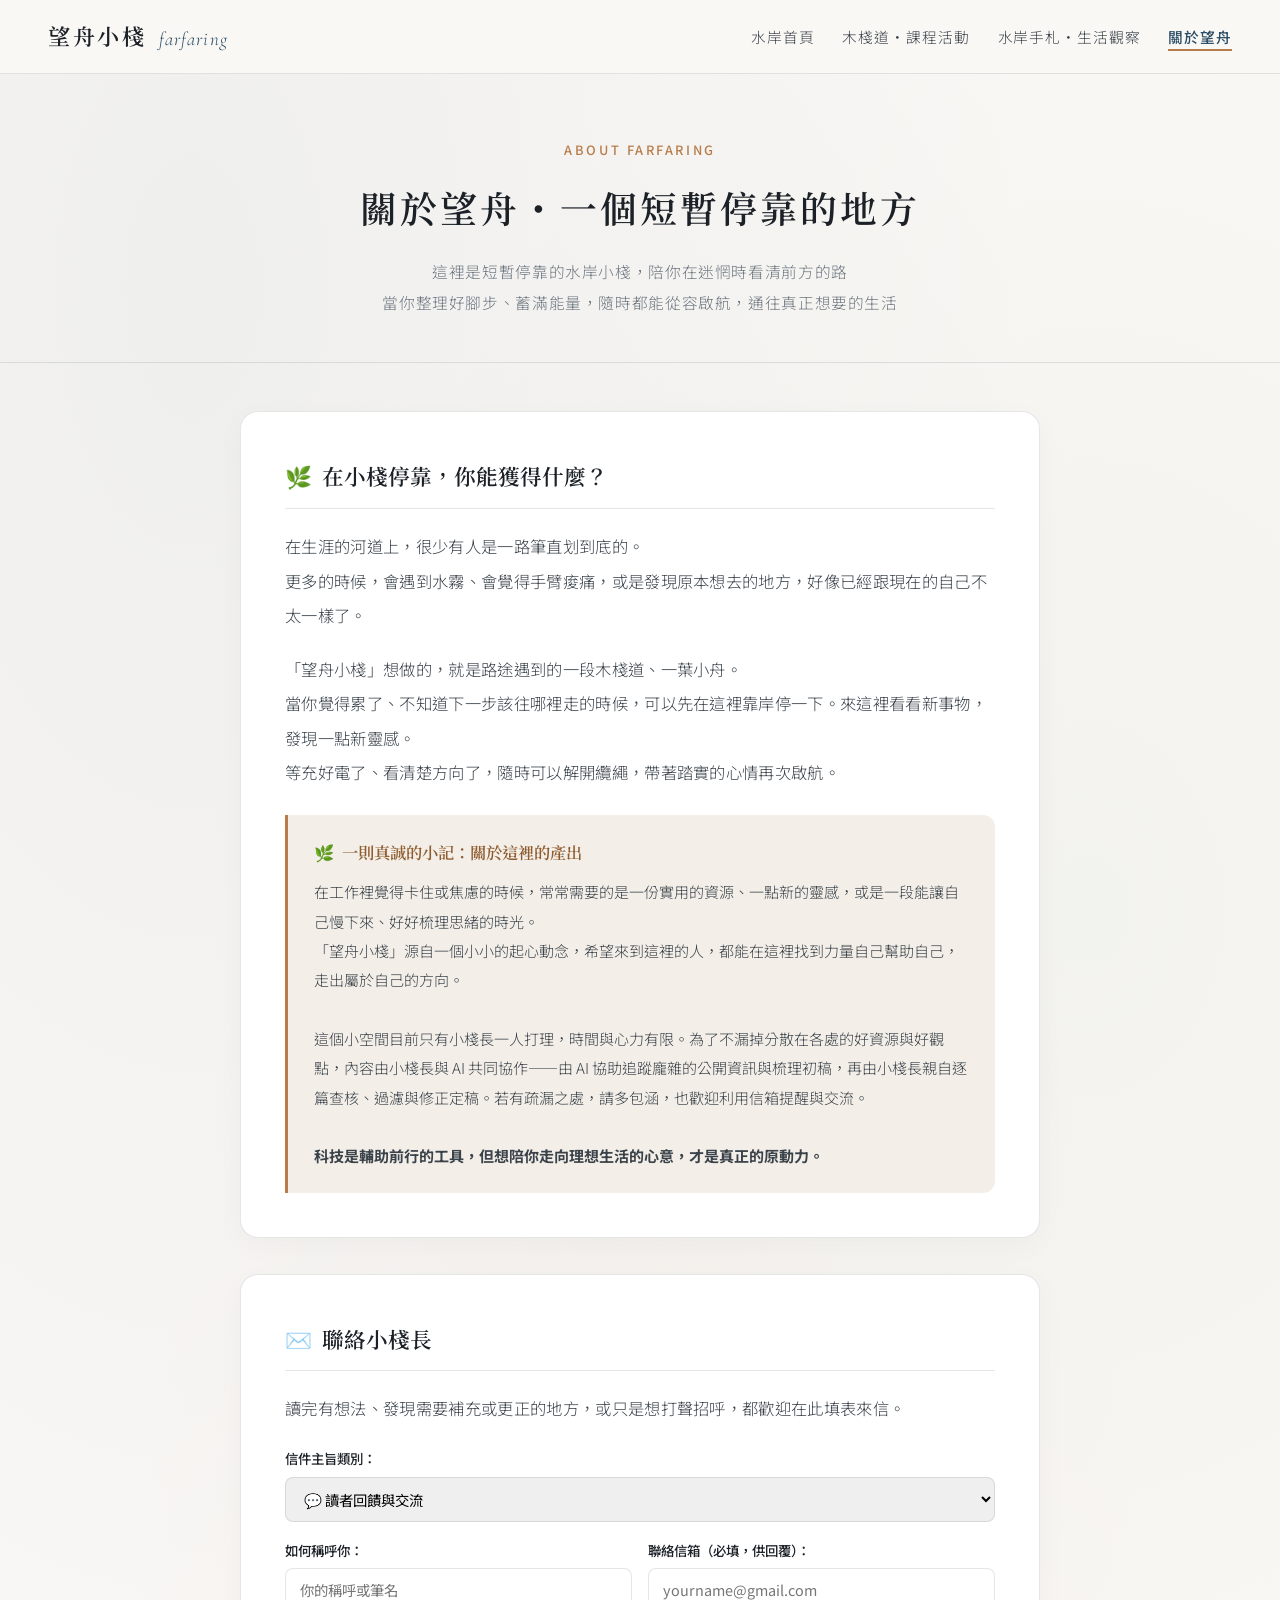
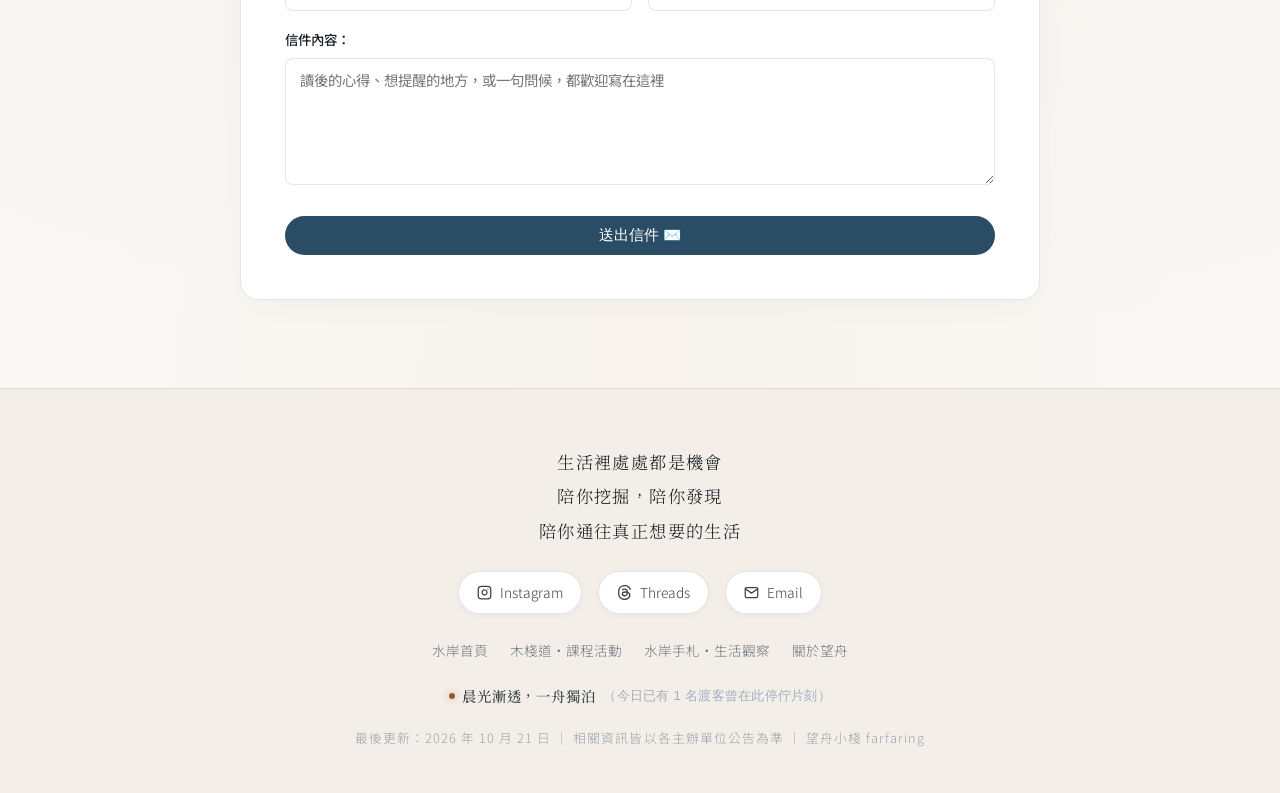
==== about.html @ 20ad81e5 "Add files via upload" ====
<!DOCTYPE html>
<html lang="zh-TW">
<head>
  <meta charset="UTF-8">
  <meta name="viewport" content="width=device-width, initial-scale=1.0">
  <title>關於望舟｜望舟小棧 farfaring</title>
  <link rel="icon" href="./images/favicon.png" type="image/png">
  <link rel="preconnect" href="https://fonts.googleapis.com">
  <link rel="preconnect" href="https://fonts.gstatic.com" crossorigin>
  <link href="https://fonts.googleapis.com/css2?family=Cormorant+Garamond:ital,wght@0,500;0,600;1,400&family=Noto+Sans+TC:wght@300;400;500&family=Noto+Serif+TC:wght@400;500;600;700&display=swap" rel="stylesheet">
  <link rel="stylesheet" href="./styles.css">
  <style>
    .about-cards-container {
      max-width: 800px;
      margin: 0 auto;
      display: flex;
      flex-direction: column;
      gap: 36px;
    }

    .about-card {
      background: #FFF;
      border: 1px solid var(--hairline);
      border-radius: var(--radius-lg);
      padding: 44px 44px;
      box-shadow: 0 8px 30px rgba(28, 33, 39, 0.03);
    }

    @media (max-width: 640px) {
      .about-card {
        padding: 28px 20px;
      }
    }

    .about-card-title {
      font-family: 'Noto Serif TC', serif;
      font-size: 1.35rem;
      color: var(--ink-black);
      font-weight: 600;
      margin-bottom: 20px;
      padding-bottom: 12px;
      border-bottom: 1px solid var(--hairline);
      display: flex;
      align-items: center;
      gap: 10px;
    }

    .about-text {
      font-size: 1.02rem;
      line-height: 2.1;
      color: var(--ink-body);
      margin-bottom: 20px;
      letter-spacing: 0.02em;
    }

    .about-text:last-of-type {
      margin-bottom: 0;
    }

    /* 一則真誠的小記專用區塊 */
    .collab-confession-box {
      background: var(--paper-warm);
      border-left: 3px solid var(--amber-pier);
      border-radius: 0 12px 12px 0;
      padding: 22px 26px;
      margin-top: 26px;
    }

    .collab-confession-title {
      font-family: 'Noto Serif TC', serif;
      font-size: 1.02rem;
      color: var(--amber-dark);
      font-weight: 600;
      margin-bottom: 10px;
      display: flex;
      align-items: center;
      gap: 8px;
    }

    .collab-confession-text {
      font-size: 0.94rem;
      line-height: 1.95;
      color: var(--ink-body);
    }

    /* 各區導流說明提示條 */
    .routing-notice-box {
      background: #FFFDF9;
      border: 1px solid rgba(184, 125, 75, 0.35);
      border-radius: var(--radius-md);
      padding: 18px 22px;
      margin-bottom: 24px;
      font-size: 0.88rem;
      line-height: 1.85;
      color: var(--ink-body);
    }

    .about-form-grid {
      display: grid;
      grid-template-columns: 1fr 1fr;
      gap: 16px;
    }

    @media (max-width: 640px) {
      .about-form-grid {
        grid-template-columns: 1fr;
        gap: 12px;
      }
    }
  </style>
</head>
<body>

  <!-- Navigation -->
  <nav class="site-nav">
    <a href="./index.html" class="brand-mark">
      <span class="brand-zh">望舟小棧</span>
      <span class="brand-en">farfaring</span>
    </a>
    <ul class="nav-links">
      <li><a href="./index.html">水岸首頁</a></li>
      <li><a href="./resources.html">木棧道・課程活動</a></li>
      <li><a href="./articles.html">水岸手札・生活觀察</a></li>
      <li><a href="./about.html" class="active">關於望舟</a></li>
    </ul>
  </nav>

  <!-- Page Header（純化為 ABOUT FARFARING，副標題置中且無行尾標點） -->
  <header class="page-hero">
    <div class="page-eyebrow" id="aboutHeroEyebrow">ABOUT FARFARING</div>
    <h1 class="page-title" id="aboutHeroTitle">關於望舟・一個短暫停靠的地方</h1>
    <p class="page-subtitle" id="aboutHeroSubtitle">
      這裡是短暫停靠的水岸小棧，陪你在迷惘時看清前方的路<br>
      當你整理好腳步、蓄滿能量，隨時都能從容啟航，通往真正想要的生活
    </p>
  </header>

  <!-- Main Content（兩大獨立主題卡片佈局：空間初心、專屬私密信箱） -->
  <main class="page-wrap">
    <div class="about-cards-container">

      <!-- 第一大區塊：【空間初心與協作小記】 -->
      <section class="about-card" id="section-intro">
        <h2 class="about-card-title">
          <span>🌿</span>
          <span id="aboutIntroTitle">在小棧停靠，你能獲得什麼？</span>
        </h2>
        <div id="aboutIntroTexts">
          <p class="about-text">
            在生涯的河道上，很少有人是一路筆直划到底的。<br>
            更多的時候，會遇到水霧、會覺得手臂痠痛，或是發現原本想去的地方，好像已經跟現在的自己不太一樣了。
          </p>
          <p class="about-text">
            「望舟小棧」想做的，就是路途遇到的一段木棧道、一葉小舟。<br>
            當你覺得累了、不知道下一步該往哪裡走的時候，可以先在這裡靠岸停一下。來這裡看看新事物，發現一點新靈感。<br>
            等充好電了、看清楚方向了，隨時可以解開纜繩，帶著踏實的心情再次啟航。
          </p>
        </div>

        <!-- 協作透明說明 -->
        <div class="collab-confession-box">
          <div class="collab-confession-title">
            <span>🌿</span>
            <span id="aboutCollabTitle">一則真誠的小記：關於這裡的產出</span>
          </div>
          <div class="collab-confession-text" id="aboutCollabText">
            在工作裡覺得卡住或焦慮的時候，常常需要的是一份實用的資源、一點新的靈感，或是一段能讓自己慢下來、好好梳理思緒的時光。<br>
            「望舟小棧」源自一個小小的起心動念，希望來到這裡的人，都能在這裡找到力量自己幫助自己，走出屬於自己的方向。<br><br>
            這個小空間目前只有小棧長一人打理，時間與心力有限。為了不漏掉分散在各處的好資源與好觀點，內容由小棧長與 AI 共同協作——由 AI 協助追蹤龐雜的公開資訊與梳理初稿，再由小棧長親自逐篇查核、過濾與修正定稿。若有疏漏之處，請多包涵，也歡迎利用信箱提醒與交流。<br><br>
            <strong>科技是輔助前行的工具，但想陪你走向理想生活的心意，才是真正的原動力。</strong>
          </div>
        </div>
      </section>

      <!-- 第二大區塊：【聯絡小棧長】 -->
      <section class="about-card" id="section-contact">
        <h2 class="about-card-title">
          <span>✉️</span>
          <span id="aboutContactTitle">聯絡小棧長</span>
        </h2>
        <p class="about-text" id="aboutContactDesc" style="margin-bottom:20px;">
          讀完有想法、發現需要補充或更正的地方，或只是想打聲招呼，都歡迎在此填表來信。
        </p>

        <form onsubmit="handleAboutSubmit(event)">
          <!-- 蜜罐防護（防機器人自動填寫） -->
          <input type="text" id="aboutHpField" style="display:none !important; position:absolute; left:-9999px;" tabindex="-1" autocomplete="off">

          <div class="form-group">
            <label>信件主旨類別：</label>
            <select id="aboutLetterCategory" style="padding:10px 14px; border-radius:var(--radius-sm); border:1px solid var(--hairline); width:100%; font-family:inherit; font-size:0.9rem;">
              <option value="feedback">💬 讀者回饋與交流</option>
              <option value="correction">🔎 內容提醒或更正</option>
              <option value="other">💡 其他</option>
            </select>
          </div>

          <div class="about-form-grid">
            <div class="form-group">
              <label>如何稱呼你：</label>
              <input type="text" id="aboutFeedbackAuthor" placeholder="你的稱呼或筆名" required>
            </div>
            <div class="form-group">
              <label>聯絡信箱（必填，供回覆）：</label>
              <input type="email" id="aboutFeedbackEmail" placeholder="yourname@gmail.com" required>
            </div>
          </div>

          <div class="form-group">
            <label id="aboutTextareaLabel">信件內容：</label>
            <textarea id="aboutFeedbackText" rows="5" placeholder="讀後的心得、想提醒的地方，或一句問候，都歡迎寫在這裡" required></textarea>
          </div>

          <button type="submit" class="btn-submit-action" style="margin-top:6px;">送出信件 ✉️</button>
        </form>
      </section>

    </div>
  </main>

  <!-- Footer -->
  <footer class="site-footer">
    <div class="footer-quote">
      生活裡處處都是機會<br>
      陪你挖掘，陪你發現<br>
      陪你通往真正想要的生活
    </div>

    <!-- 社交帳號真實可點擊按鈕 -->
    <div class="footer-social-bar">
      <a href="https://www.instagram.com/farfaring/" target="_blank" rel="noopener" class="social-badge-btn" title="Instagram">
        <svg width="15" height="15" viewBox="0 0 24 24" fill="none" stroke="currentColor" stroke-width="2" stroke-linecap="round" stroke-linejoin="round" aria-hidden="true"><rect x="2" y="2" width="20" height="20" rx="5" ry="5"></rect><path d="M16 11.37A4 4 0 1 1 12.63 8 4 4 0 0 1 16 11.37z"></path><line x1="17.5" y1="6.5" x2="17.51" y2="6.5"></line></svg>
        <span>Instagram</span>
      </a>
      <a href="https://www.threads.net/@farfaring" target="_blank" rel="noopener" class="social-badge-btn" title="Threads">
        <svg width="15" height="15" viewBox="0 0 16 16" fill="currentColor" aria-hidden="true"><path d="M6.321 6.016c-.27-.18-1.166-.802-1.166-.802.756-1.081 1.753-1.502 3.132-1.502.975 0 1.803.327 2.394.948s.928 1.509 1.005 2.644q.492.207.905.484c1.109.745 1.719 1.86 1.719 3.137 0 2.716-2.226 5.075-6.256 5.075C4.594 16 1 13.987 1 7.994 1 2.034 4.482 0 8.044 0 9.69 0 13.55.243 15 5.036l-1.36.353C12.516 1.974 10.163 1.43 8.006 1.43c-3.565 0-5.582 2.171-5.582 6.79 0 4.143 2.254 6.343 5.63 6.343 2.777 0 4.847-1.443 4.847-3.556 0-1.438-1.208-2.127-1.27-2.127-.236 1.234-.868 3.31-3.644 3.31-1.618 0-3.013-1.118-3.013-2.582 0-2.09 1.984-2.847 3.55-2.847.586 0 1.294.04 1.663.114 0-.637-.54-1.728-1.9-1.728-1.25 0-1.566.405-1.967.868ZM8.716 8.19c-2.04 0-2.304.87-2.304 1.416 0 .878 1.043 1.168 1.6 1.168 1.02 0 2.067-.282 2.232-2.423a6.2 6.2 0 0 0-1.528-.161"/></svg>
        <span>Threads</span>
      </a>
      <a href="mailto:farfaring.space@gmail.com" class="social-badge-btn" title="Email">
        <svg width="15" height="15" viewBox="0 0 24 24" fill="none" stroke="currentColor" stroke-width="2" stroke-linecap="round" stroke-linejoin="round" aria-hidden="true"><path d="M4 4h16c1.1 0 2 .9 2 2v12c0 1.1-.9 2-2 2H4c-1.1 0-2-.9-2-2V6c0-1.1.9-2 2-2z"></path><polyline points="22,6 12,13 2,6"></polyline></svg>
        <span>Email</span>
      </a>
    </div>

    <div class="footer-links-row">
      <a href="./index.html">水岸首頁</a>
      <a href="./resources.html">木棧道・課程活動</a>
      <a href="./articles.html">水岸手札・生活觀察</a>
      <a href="./about.html">關於望舟</a>
    </div>

    <!-- 🌊 水岸即時陪伴與渡客停佇狀態列 -->
    <div class="footer-dock-presence" id="wangzhouDockPresence"></div>

    <div class="footer-maintenance-stamp">
      最後更新：<span id="autoMonthYearAbt"></span> ｜ 相關資訊皆以各主辦單位公告為準 ｜ 望舟小棧 farfaring
    </div>
  </footer>

  <!-- 引用全站共享數據核心 -->
  <script src="./data.js"></script>

  <script>
    // 讀取真實最後維護日期（由主理人在後台真實烙印，絕非讀者端偽造當前時鐘）
    document.getElementById('autoMonthYearAbt').innerText = SITE_DATA.siteInfo.lastUpdated;

    // 動態渲染關於望舟文案（從 SITE_DATA.about 取得，後台隨時編輯即可即時同步）
    function renderAboutPage() {
      const cfg = (typeof SITE_DATA !== 'undefined' && SITE_DATA.about) 
        ? SITE_DATA.about 
        : ((typeof window !== 'undefined' && window.SITE_DATA && window.SITE_DATA.about) ? window.SITE_DATA.about : null);
      if (!cfg) return;

      // 1. Hero 頂部標頭
      if (cfg.heroEyebrow) {
        const el = document.getElementById('aboutHeroEyebrow');
        if (el) el.textContent = cfg.heroEyebrow;
      }
      if (cfg.heroTitle) {
        const el = document.getElementById('aboutHeroTitle');
        if (el) el.textContent = cfg.heroTitle;
      }
      if (cfg.heroSubtitle) {
        const el = document.getElementById('aboutHeroSubtitle');
        if (el) {
          const lines = String(cfg.heroSubtitle).split('\n').map(l => wzEscape(l.trim())).filter(Boolean);
          el.innerHTML = lines.join('<br>');
        }
      }

      // 2. 空間初心與協作小記
      if (cfg.introTitle) {
        const el = document.getElementById('aboutIntroTitle');
        if (el) el.textContent = cfg.introTitle;
      }
      if (cfg.introText) {
        const el = document.getElementById('aboutIntroTexts');
        if (el) {
          const raw = String(cfg.introText);
          const paras = raw.split(/\n\s*\n/).map(p => p.trim()).filter(Boolean);
          el.innerHTML = paras.map(p => {
            const lines = p.split('\n').map(l => wzEscape(l.trim())).join('<br>');
            return `<p class="about-text">${lines}</p>`;
          }).join('');
        }
      }
      if (cfg.collabTitle) {
        const el = document.getElementById('aboutCollabTitle');
        if (el) el.textContent = cfg.collabTitle;
      }
      if (cfg.collabText) {
        const el = document.getElementById('aboutCollabText');
        if (el) {
          const raw = String(cfg.collabText);
          const paras = raw.split(/\n\s*\n/).map(p => p.trim()).filter(Boolean);
          el.innerHTML = paras.map((p, idx) => {
            const lines = p.split('\n').map(l => wzEscape(l.trim())).join('<br>');
            if (idx === paras.length - 1 && paras.length > 1) {
              return `<strong>${lines}</strong>`;
            }
            return lines;
          }).join('<br><br>');
        }
      }

      // 3. 聯絡小棧長
      if (cfg.contactTitle) {
        const el = document.getElementById('aboutContactTitle');
        if (el) el.textContent = cfg.contactTitle;
      }
      if (cfg.contactDesc) {
        const el = document.getElementById('aboutContactDesc');
        if (el) el.textContent = cfg.contactDesc;
      }
    }

    // 初始渲染與同步雲端後重新渲染
    renderAboutPage();
    window.addEventListener('WangzhouDataSynced', () => {
      renderAboutPage();
    });

    // 訪客私密信件：防惡意刷單 ＋ 依主旨類別歸類存入後台審核箱
    function handleAboutSubmit(e) {
      e.preventDefault();

      // 1. 蜜罐防護（防機器人自動填寫）
      const hp = document.getElementById('aboutHpField').value;
      if (hp) return;

      const catSelect = document.getElementById('aboutLetterCategory');
      const catVal = catSelect ? catSelect.value : 'feedback';
      const catText = catSelect ? catSelect.options[catSelect.selectedIndex].text : '來信';

      const content = document.getElementById('aboutFeedbackText').value.trim();
      const author = document.getElementById('aboutFeedbackAuthor').value.trim() || '水岸訪客';
      const email = document.getElementById('aboutFeedbackEmail').value.trim();

      // 2. 字數防護
      if (content.length < 8) {
        alert('請至少填寫 8 個字以上的內容，讓小棧長能清楚理解您的需求或想法。');
        return;
      }

      // 3. 30 秒頻率限制（防連續刷單惡意洗版）
      const lastSubmit = parseInt(localStorage.getItem('WANGZHOU_LAST_ABOUT_SUBMIT') || '0', 10);
      const nowMs = Date.now();
      if (nowMs - lastSubmit < 30000) {
        const waitSec = Math.ceil((30000 - (nowMs - lastSubmit)) / 1000);
        alert(`小棧已收到您的信件囉！為維護信箱安全，請稍候 ${waitSec} 秒後再寄送下一封信。`);
        return;
      }

      const now = new Date();
      const dateStr = `${now.getFullYear()}-${String(now.getMonth() + 1).padStart(2, '0')}-${String(now.getDate()).padStart(2, '0')} ${String(now.getHours()).padStart(2, '0')}:${String(now.getMinutes()).padStart(2, '0')}`;

      const newSub = {
        id: "sub-" + Date.now(),
        type: "letter",
        typeName: `來信 ． ${catText.replace(/^[^\s]+\s*/, '')}`,
        title: `【${catText}】${content.slice(0, 20)}${content.length > 20 ? '...' : ''}`,
        author: author,
        contact: email || '未留信箱',
        content: content,
        extra: `信件主旨類別：${catText}`,
        createdAt: dateStr,
        status: "unread"
      };

      try {
        localStorage.setItem('WANGZHOU_LAST_ABOUT_SUBMIT', String(nowMs));
      } catch (err) {}

      if (window.WangzhouCloud) {
        window.WangzhouCloud.submitGuestFeedback(newSub).catch(console.warn);
      }

      alert(`謝謝你（${author}）的來信！小棧長已收到，會透過 Email（${email}）與你聯繫。`);
      document.getElementById('aboutFeedbackText').value = '';
      document.getElementById('aboutFeedbackEmail').value = '';
      document.getElementById('aboutFeedbackAuthor').value = '';
    }
  </script>
</body>
</html>
---- styles.css ----
:root {
  --paper-bg: #FAF8F5;
  --paper-warm: #F3EFE8;
  --paper-card: #FFFFFF;
  --ink-black: #1C2127;
  --ink-body: #3A424A;
  --ink-muted: #6E7780;
  --ink-faint: #9BA3AB;
  --indigo-water: #2B4C65;
  --indigo-mist: #4A6B82;
  --indigo-wash: rgba(43, 76, 101, 0.07);
  --amber-pier: #B87D4B;
  --amber-dark: #8F5C30;
  --amber-light: rgba(184, 125, 75, 0.12);
  --amber-wash: rgba(184, 125, 75, 0.08);
  --leaf-accent: #466D56;
  --leaf-wash: rgba(70, 109, 86, 0.09);
  --urgent-crimson: #B84A39;
  --urgent-wash: rgba(184, 74, 57, 0.08);
  --hairline: rgba(28, 33, 39, 0.11);
  --rope-color: #8C7355;
  --radius-sm: 8px;
  --radius-md: 14px;
  --radius-lg: 18px;
}

* {
  box-sizing: border-box;
  margin: 0;
  padding: 0;
}

html {
  scroll-behavior: smooth;
  overflow-x: hidden;
}

body {
  background-color: var(--paper-bg);
  color: var(--ink-body);
  font-family: 'Noto Sans TC', sans-serif;
  font-weight: 300;
  line-height: 1.85;
  min-height: 100vh;
  display: flex;
  flex-direction: column;
  overflow-x: hidden;
  background-image:
    radial-gradient(ellipse at 15% 12%, rgba(43, 76, 101, 0.055) 0%, transparent 55%),
    radial-gradient(ellipse at 85% 38%, rgba(70, 109, 86, 0.045) 0%, transparent 50%),
    radial-gradient(ellipse at 50% 85%, rgba(184, 125, 75, 0.045) 0%, transparent 60%);
}

/* 頂部導覽列 */
.site-nav {
  position: sticky;
  top: 0;
  z-index: 90;
  background: rgba(250, 248, 245, 0.94);
  backdrop-filter: blur(12px);
  border-bottom: 1px solid var(--hairline);
  padding: 16px 48px;
  display: flex;
  justify-content: space-between;
  align-items: center;
  transition: all 0.3s ease;
}

@media (max-width: 840px) {
  .site-nav {
    padding: 14px 20px;
    flex-direction: column;
    gap: 12px;
  }
}

.brand-mark {
  display: flex;
  align-items: baseline;
  gap: 12px;
  text-decoration: none;
  color: var(--ink-black);
}

.brand-zh {
  font-family: 'Noto Serif TC', serif;
  font-size: 1.38rem;
  font-weight: 600;
  letter-spacing: 0.12em;
  color: var(--ink-black);
}

.brand-en {
  font-family: 'Cormorant Garamond', serif;
  font-style: italic;
  font-size: 1.18rem;
  color: var(--indigo-water);
  letter-spacing: 0.06em;
}

.nav-links {
  display: flex;
  align-items: center;
  gap: 28px;
  list-style: none;
  flex-wrap: wrap;
  justify-content: center;
}

.nav-links a {
  text-decoration: none;
  color: var(--ink-body);
  font-size: 0.92rem;
  letter-spacing: 0.06em;
  transition: color 0.25s;
  position: relative;
  padding-bottom: 4px;
}

.nav-links a:hover,
.nav-links a.active {
  color: var(--indigo-water);
  font-weight: 500;
}

.nav-links a.active::after,
.nav-links a:hover::after {
  content: "";
  position: absolute;
  left: 0;
  bottom: 0;
  width: 100%;
  height: 2px;
  background: var(--amber-pier);
}

/* 頁面頂部 Header */
.page-hero {
  padding: 64px 24px 44px;
  text-align: center;
  border-bottom: 1px solid var(--hairline);
  position: relative;
  overflow: hidden;
}

.page-eyebrow {
  font-size: 0.8rem;
  letter-spacing: 0.2em;
  color: var(--amber-pier);
  margin-bottom: 12px;
  font-weight: 500;
  text-transform: uppercase;
}

.page-title {
  font-family: 'Noto Serif TC', serif;
  font-size: clamp(1.65rem, 3vw, 2.3rem);
  font-weight: 600;
  color: var(--ink-black);
  letter-spacing: 0.08em;
  margin-bottom: 14px;
}

/* 置中無尾標點副標題 */
.page-subtitle {
  font-size: 0.98rem;
  color: var(--ink-muted);
  max-width: 660px;
  margin: 0 auto;
  line-height: 2;
  letter-spacing: 0.04em;
}

/* 內頁容器 */
.page-wrap {
  max-width: 1120px;
  width: 100%;
  margin: 0 auto;
  padding: 48px 24px 88px;
  flex: 1;
}

/* ============================================================
   小舟與水岸木棧道場景動畫（自動平穩循環漂泊 ＋ 岸邊場景）
   ============================================================ */
.boat-stage {
  position: relative;
  width: 340px;
  max-width: 100%;
  height: 105px;
  margin: 14px auto 4px;
  display: flex;
  justify-content: center;
  align-items: center;
}

.animated-boat-svg {
  width: 320px;
  height: 100px;
  overflow: visible;
}

/* 木棧道碼頭固定靜態（水岸實景） */
.pier-dock-group {
  transform-origin: left bottom;
}

/* 小舟自然水岸流動動畫（支援 4 種隨機水岸動態情境與微波流暢切換） */
.sailing-vessel {
  transform-origin: 170px 68px;
  will-change: transform;
  transition: transform 1.2s cubic-bezier(0.25, 0.1, 0.25, 1);
  cursor: pointer;
}

/* 預設動態 */
.sailing-vessel:not([class*="anim-"]) {
  animation: boatDrift 14s ease-in-out infinite;
}

/* 隨機動態情境 1: 棧邊繫纜・隨波微晃（小幅度垂直沉浮、細膩起伏） */
.sailing-vessel.anim-docked {
  animation: boatDocked 9s ease-in-out infinite;
}
@keyframes boatDocked {
  0%, 100% { transform: translate(0px, 0px) rotate(0.6deg); }
  25% { transform: translate(3px, -3px) rotate(-1.2deg); }
  50% { transform: translate(-2px, 2px) rotate(1.4deg); }
  75% { transform: translate(2px, -1.5px) rotate(-0.8deg); }
}

/* 隨機動態情境 2: 隨意漫游・放任逐流（向水面漫漂、順流浮沉） */
.sailing-vessel.anim-drift {
  animation: boatDrift 16s ease-in-out infinite;
}
@keyframes boatDrift {
  0%, 100% { transform: translate(0px, 0px) rotate(0.4deg); }
  22% { transform: translate(12px, -5px) rotate(-1.8deg); }
  48% { transform: translate(28px, -7px) rotate(2.4deg); }
  70% { transform: translate(16px, 2px) rotate(-1.2deg); }
  88% { transform: translate(4px, 2px) rotate(0.8deg); }
}

/* 隨機動態情境 3: 迎風揚帆・昂首微晃（微風吹拂、船頭昂揚） */
.sailing-vessel.anim-breeze {
  animation: boatBreeze 11s ease-in-out infinite;
}
@keyframes boatBreeze {
  0%, 100% { transform: translate(0px, 0px) rotate(0.5deg); }
  18% { transform: translate(8px, -6px) rotate(-2.6deg); }
  45% { transform: translate(20px, -4px) rotate(2deg); }
  72% { transform: translate(10px, 3px) rotate(-1.8deg); }
  90% { transform: translate(2px, 1px) rotate(0.6deg); }
}

/* 隨機動態情境 4: 水靜無波・微息深定（極度緩慢寧靜的深呼吸感） */
.sailing-vessel.anim-calm {
  animation: boatCalm 14s ease-in-out infinite;
}
@keyframes boatCalm {
  0%, 100% { transform: translate(0px, 0px) rotate(0.2deg); }
  50% { transform: translate(2px, -2.5px) rotate(-0.6deg); }
}

/* 點擊水面時的小舟漣漪晃動反應 */
.sailing-vessel.boat-rippled {
  animation: boatRippled 1.6s ease-out 1 !important;
}
@keyframes boatRippled {
  0% { transform: scale(1) rotate(0deg); }
  25% { transform: translate(0px, -4px) rotate(-3deg); }
  50% { transform: translate(3px, 2px) rotate(2.5deg); }
  75% { transform: translate(-1px, -1px) rotate(-1deg); }
  100% { transform: translate(0px, 0px) rotate(0deg); }
}

/* 水波紋動態呼吸 */
.water-wave-1 {
  animation: waveFloat1 8s ease-in-out infinite alternate;
  transform-origin: center;
}
.water-wave-2 {
  animation: waveFloat2 10s ease-in-out infinite alternate;
  transform-origin: center;
}
@keyframes waveFloat1 {
  0% { transform: translateX(0px) scaleY(1); opacity: 0.22; }
  100% { transform: translateX(10px) scaleY(1.2); opacity: 0.36; }
}
@keyframes waveFloat2 {
  0% { transform: translateX(0px) scaleY(1); opacity: 0.2; }
  100% { transform: translateX(-8px) scaleY(0.88); opacity: 0.12; }
}

/* 船帆微風起伏呼吸 */
.boat-sail {
  transform-origin: 170px 48px;
  animation: sailFlutter 7s ease-in-out infinite alternate;
}
@keyframes sailFlutter {
  0% { transform: skewX(0deg) scaleX(1); }
  100% { transform: skewX(-3deg) scaleX(1.08); }
}

/* ============================================================
   木棧道與麻繩質感（Floating Boardwalk & Rope Links）
   ============================================================ */
.boardwalk-container {
  position: relative;
  width: 100%;
  max-width: 1060px;
  margin: 24px auto 0;
  padding: 16px 0;
  overflow: hidden;
}

.rope-axis {
  position: absolute;
  top: 38px;
  left: 3%;
  right: 3%;
  height: 3px;
  background: repeating-linear-gradient(
    90deg,
    var(--rope-color) 0px,
    var(--rope-color) 6px,
    #B8A282 6px,
    #B8A282 12px
  );
  opacity: 0.45;
  z-index: 1;
  pointer-events: none;
}

/* 湖面慢速水流漂動輪播容器 */
.floating-stream-track {
  position: relative;
  z-index: 3;
  display: flex;
  justify-content: center;
  align-items: flex-start; /* 嚴格禁止 stretch，防止鄰近卡片被拉長 */
  gap: 22px;
  padding: 12px 10px;
  transition: opacity 0.3s ease, transform 0.32s cubic-bezier(0.2, 0.8, 0.2, 1);
}

/* 換一批小語時的水流沉浮平滑過渡 */
.floating-stream-track.switching {
  opacity: 0;
  transform: translateY(10px) scale(0.985);
  pointer-events: none;
}

/* 棧板自然水流隨波浮動動畫（高低微幅起伏） */
@keyframes plankFloat {
  0%, 100% {
    transform: translateY(0px) rotate(0deg);
  }
  32% {
    transform: translateY(-5px) rotate(0.4deg);
  }
  68% {
    transform: translateY(4px) rotate(-0.35deg);
  }
}

/* 棧板基礎樣式 */
.wood-plank {
  position: relative;
  flex: 1 1 300px;
  max-width: 330px;
  border-radius: var(--radius-md);
  padding: 20px 22px;
  text-align: left;
  cursor: pointer;
  box-shadow: 0 4px 18px rgba(30, 36, 43, 0.05);
  display: flex;
  flex-direction: column;
  justify-content: flex-start;
  background: #FFF;
  animation: plankFloat 6.5s ease-in-out infinite;
  transition: transform 0.3s cubic-bezier(0.2, 0.8, 0.2, 1), box-shadow 0.3s ease, border-color 0.3s ease;
}

/* 錯開三塊棧板的起伏節奏，像真實水波錯落起伏 */
.wood-plank:nth-child(1) {
  animation-delay: 0s;
  animation-duration: 6.2s;
}
.wood-plank:nth-child(2) {
  animation-delay: -2.2s;
  animation-duration: 7.1s;
}
.wood-plank:nth-child(3) {
  animation-delay: -4.4s;
  animation-duration: 6.6s;
}

/* 滑鼠懸停或點開時暫停波浪浮動，平穩上浮方便讀者安靜閱讀 */
.wood-plank:hover,
.wood-plank.open {
  animation-play-state: paused;
  transform: translateY(-7px) !important;
  box-shadow: 0 14px 30px rgba(30, 36, 43, 0.1);
}

/* 麻繩結飾點 */
.wood-plank::before {
  content: "";
  position: absolute;
  top: 8px;
  left: 14px;
  width: 10px;
  height: 5px;
  background: var(--rope-color);
  border-radius: 4px;
  box-shadow: 1px 1px 2px rgba(0,0,0,0.12);
}

.wood-plank::after {
  content: "";
  position: absolute;
  top: 8px;
  right: 14px;
  width: 10px;
  height: 5px;
  background: var(--rope-color);
  border-radius: 4px;
  box-shadow: 1px 1px 2px rgba(0,0,0,0.12);
}

/* 三色分類 */
.plank-amber {
  background: #FFFDF9;
  border: 1px solid rgba(184, 125, 75, 0.28);
  border-top: 3px solid var(--amber-pier);
}
.plank-amber .plank-tag {
  color: var(--amber-dark);
  background: var(--amber-wash);
}

.plank-indigo {
  background: #F9FBFC;
  border: 1px solid rgba(43, 76, 101, 0.25);
  border-top: 3px solid var(--indigo-water);
}
.plank-indigo .plank-tag {
  color: var(--indigo-water);
  background: var(--indigo-wash);
}

.plank-bamboo {
  background: #FAFBF9;
  border: 1px solid rgba(70, 109, 86, 0.25);
  border-top: 3px solid var(--leaf-accent);
}
.plank-bamboo .plank-tag {
  color: var(--leaf-accent);
  background: var(--leaf-wash);
}

.plank-top-meta {
  display: flex;
  justify-content: space-between;
  align-items: center;
  margin-bottom: 10px;
}

.plank-tag {
  font-size: 0.74rem;
  letter-spacing: 0.08em;
  padding: 2px 10px;
  border-radius: 99px;
  font-weight: 500;
}

.plank-icon {
  font-size: 0.82rem;
  opacity: 0.6;
}

.plank-quote {
  font-family: 'Noto Serif TC', serif;
  font-size: 1.02rem;
  line-height: 1.6;
  color: var(--ink-black);
  margin-bottom: 4px;
  font-weight: 500;
}

/* 懸停或點選展開的文字（修復抖動與空白拉扯） */
.plank-expanded-text {
  max-height: 0;
  opacity: 0;
  overflow: hidden;
  font-size: 0.86rem;
  color: var(--ink-muted);
  line-height: 1.8;
  transition: all 0.35s ease;
  border-top: 1px dashed transparent;
  padding-top: 0;
  margin-top: 0;
}

/* 電腦版 Hover 滑過即展開，手機版 class 'open' 展開 */
.wood-plank:hover .plank-expanded-text,
.wood-plank.open .plank-expanded-text {
  max-height: 160px;
  opacity: 1;
  padding-top: 10px;
  margin-top: 8px;
  border-top-color: var(--hairline);
}

.boardwalk-footer-bar {
  display: flex;
  justify-content: center;
  align-items: center;
  margin-top: 20px;
  position: relative;
  z-index: 3;
}

.btn-open-submit {
  display: inline-flex;
  align-items: center;
  gap: 8px;
  font-size: 0.84rem;
  color: var(--amber-pier);
  background: rgba(255, 255, 255, 0.9);
  border: 1px solid rgba(184, 125, 75, 0.3);
  padding: 6px 18px;
  border-radius: 99px;
  text-decoration: none;
  cursor: pointer;
  transition: all 0.2s ease;
  backdrop-filter: blur(6px);
}

.btn-open-submit:hover {
  background: var(--amber-pier);
  color: #FFF;
  border-color: var(--amber-pier);
}

/* ============================================================
   搜尋列與乾淨篩選器（Search Bar & Clean Filters）
   ============================================================ */
.search-filter-box {
  background: #FFFFFF;
  border: 1px solid var(--hairline);
  border-radius: var(--radius-lg);
  padding: 24px 28px;
  margin-bottom: 32px;
  box-shadow: 0 4px 20px rgba(30, 36, 43, 0.04);
}

.search-input-wrapper {
  position: relative;
  margin-bottom: 18px;
}

.search-input-wrapper input {
  width: 100%;
  padding: 12px 20px;
  border-radius: var(--radius-md);
  border: 1px solid var(--hairline);
  background: var(--paper-bg);
  font-family: inherit;
  font-size: 0.94rem;
  color: var(--ink-black);
  outline: none;
  transition: all 0.25s;
}

.search-input-wrapper input:focus {
  border-color: var(--indigo-water);
  background: #FFF;
  box-shadow: 0 0 0 3px rgba(43, 76, 101, 0.1);
}

.filter-row {
  display: flex;
  align-items: center;
  flex-wrap: wrap;
  gap: 10px;
  margin-bottom: 12px;
}

.filter-row:last-child {
  margin-bottom: 0;
}

.filter-row-label {
  font-family: 'Noto Serif TC', serif;
  font-size: 0.88rem;
  font-weight: 600;
  color: var(--ink-black);
  min-width: 68px;
  letter-spacing: 0.06em;
}

.filter-btn {
  background: var(--paper-warm);
  border: 1px solid rgba(28, 33, 39, 0.09);
  color: var(--ink-body);
  padding: 6px 16px;
  border-radius: 99px;
  font-size: 0.84rem;
  cursor: pointer;
  transition: all 0.2s ease;
  font-family: inherit;
}

.filter-btn:hover {
  border-color: var(--indigo-water);
  color: var(--indigo-water);
}

.filter-btn.active {
  background: var(--indigo-water);
  color: #FFF;
  border-color: var(--indigo-water);
  font-weight: 500;
}

/* ============================================================
   提示列與責任邊界（Notice Strip & Action Bar）
   ============================================================ */
.notice-strip {
  background: var(--amber-wash);
  border: 1px solid rgba(184, 125, 75, 0.22);
  border-radius: var(--radius-md);
  padding: 12px 20px;
  display: flex;
  justify-content: space-between;
  align-items: center;
  flex-wrap: wrap;
  gap: 12px;
  margin-bottom: 32px;
  font-size: 0.85rem;
}

.notice-strip-text {
  color: var(--ink-body);
}

.notice-strip-actions {
  display: flex;
  gap: 12px;
  white-space: nowrap;
}

.notice-action-link {
  color: var(--indigo-water);
  text-decoration: none;
  font-weight: 500;
  display: inline-flex;
  align-items: center;
  gap: 4px;
}

.notice-action-link:hover {
  text-decoration: underline;
}

/* ============================================================
   卡片排版與斷行防護（Resources Grid & Cards）
   ============================================================ */
.resources-grid {
  display: grid;
  grid-template-columns: repeat(auto-fill, minmax(340px, 1fr));
  gap: 28px;
}

.res-card {
  background: #FFF;
  border: 1px solid var(--hairline);
  border-radius: var(--radius-lg);
  padding: 26px 26px 20px;
  display: flex;
  flex-direction: column;
  justify-content: space-between;
  transition: all 0.3s cubic-bezier(0.2, 0.8, 0.2, 1);
  position: relative;
  box-shadow: 0 4px 16px rgba(28, 33, 39, 0.03);
}

.res-card:hover {
  transform: translateY(-4px);
  box-shadow: 0 12px 32px rgba(28, 33, 39, 0.07);
  border-color: rgba(43, 76, 101, 0.28);
}

.res-top-row {
  display: flex;
  justify-content: space-between;
  align-items: center;
  gap: 8px;
  margin-bottom: 12px;
  font-size: 0.78rem;
}

.res-type-pill {
  color: var(--indigo-water);
  background: var(--indigo-wash);
  padding: 3px 10px;
  border-radius: 99px;
  font-weight: 500;
}

.res-provider-badge {
  font-size: 0.8rem;
  color: var(--ink-muted);
  background: var(--paper-warm);
  padding: 3px 10px;
  border-radius: 6px;
  border: 1px solid rgba(28, 33, 39, 0.06);
  display: inline-flex;
  align-items: center;
  gap: 4px;
  line-height: 1.5;
}

.res-status-pill {
  font-size: 0.78rem;
  padding: 3px 10px;
  border-radius: 99px;
  font-weight: 500;
  white-space: nowrap;
}

.status-urgent {
  background: var(--urgent-wash);
  color: var(--urgent-crimson);
  border: 1px solid rgba(184, 74, 57, 0.25);
}

.status-open {
  background: var(--leaf-wash);
  color: var(--leaf-accent);
}

.status-walkin {
  background: var(--indigo-wash);
  color: var(--indigo-water);
}

.res-card-title {
  font-family: 'Noto Serif TC', serif;
  font-size: 1.18rem;
  font-weight: 600;
  color: var(--ink-black);
  line-height: 1.45;
  margin-bottom: 14px;
}

/* 推薦看點／停靠小記（去內部黑話） */
.wangzhou-note {
  background: #FAF8F5;
  border-left: 3px solid var(--amber-pier);
  padding: 10px 14px;
  border-radius: 0 8px 8px 0;
  font-size: 0.85rem;
  color: var(--ink-body);
  line-height: 1.7;
  margin-bottom: 16px;
}

.wangzhou-note-label {
  font-weight: 600;
  color: var(--amber-pier);
  display: block;
  font-size: 0.76rem;
  letter-spacing: 0.08em;
  margin-bottom: 2px;
}

/* 主辦方選配備註（降噪） */
.organizer-optional-note {
  font-size: 0.82rem;
  color: var(--ink-muted);
  border-top: 1px dashed var(--hairline);
  padding-top: 8px;
  margin-top: 8px;
  line-height: 1.6;
}

/* 核心資訊網格（徹底杜絕斷字腰斬 Bug） */
.res-info-table {
  list-style: none;
  font-size: 0.86rem;
  color: var(--ink-body);
  margin-bottom: 18px;
  display: flex;
  flex-direction: column;
  gap: 8px;
}

.res-info-item {
  display: grid;
  grid-template-columns: 86px 1fr; /* 規整對齊，徹底防斷行 */
  align-items: baseline;
  gap: 8px;
}

.res-info-label {
  color: var(--ink-muted);
  font-size: 0.82rem;
  white-space: nowrap; /* 嚴禁中文字被腰斬 */
  font-weight: 500;
}

.res-card-footer {
  border-top: 1px solid var(--hairline);
  padding-top: 14px;
  display: flex;
  justify-content: flex-end; /* 刪除編號後右對齊官方按鈕 */
  align-items: center;
}

.btn-official-link {
  display: inline-flex;
  align-items: center;
  gap: 6px;
  color: var(--indigo-water);
  text-decoration: none;
  font-size: 0.88rem;
  font-weight: 500;
  transition: gap 0.2s ease;
}

.btn-official-link:hover {
  gap: 10px;
  color: var(--amber-pier);
}

/* ============================================================
   彈出式互動視窗（Modal）
   ============================================================ */
.modal-overlay {
  position: fixed;
  inset: 0;
  background: rgba(28, 33, 39, 0.45);
  backdrop-filter: blur(4px);
  z-index: 999;
  display: none;
  justify-content: center;
  align-items: center;
  padding: 20px;
}

.modal-overlay.open {
  display: flex;
  animation: fadeIn 0.25s ease;
}

.modal-content {
  background: #FFF;
  border-radius: var(--radius-lg);
  max-width: 540px;
  width: 100%;
  padding: 34px 30px;
  box-shadow: 0 16px 48px rgba(0,0,0,0.18);
  position: relative;
  max-height: 90vh;
  overflow-y: auto;
}

.modal-close-btn {
  position: absolute;
  top: 18px;
  right: 20px;
  background: none;
  border: none;
  font-size: 1.4rem;
  color: var(--ink-muted);
  cursor: pointer;
}

.modal-title {
  font-family: 'Noto Serif TC', serif;
  font-size: 1.35rem;
  color: var(--ink-black);
  margin-bottom: 8px;
}

.modal-desc {
  font-size: 0.88rem;
  color: var(--ink-muted);
  line-height: 1.75;
  margin-bottom: 20px;
}

.form-group {
  margin-bottom: 16px;
}

.form-group label {
  display: block;
  font-size: 0.84rem;
  color: var(--ink-black);
  font-weight: 500;
  margin-bottom: 6px;
}

.form-group input,
.form-group textarea,
.form-group select {
  width: 100%;
  padding: 10px 14px;
  border-radius: var(--radius-sm);
  border: 1px solid var(--hairline);
  font-family: inherit;
  font-size: 0.9rem;
  outline: none;
}

.form-group input:focus,
.form-group textarea:focus {
  border-color: var(--indigo-water);
}

.btn-submit-action {
  background: var(--indigo-water);
  color: #FFF;
  border: none;
  padding: 10px 24px;
  border-radius: 99px;
  font-size: 0.92rem;
  cursor: pointer;
  transition: background 0.2s;
  width: 100%;
  font-weight: 500;
  margin-top: 6px;
}

.btn-submit-action:hover {
  background: var(--amber-pier);
}

/* ============================================================
   頁尾（Footer & Dynamic Stamp）
   ============================================================ */
.site-footer {
  border-top: 1px solid var(--hairline);
  padding: 56px 24px 44px;
  text-align: center;
  background: var(--paper-warm);
}

.footer-quote {
  font-family: 'Noto Serif TC', serif;
  font-size: 1.08rem;
  color: var(--ink-black);
  line-height: 2;
  letter-spacing: 0.08em;
  margin-bottom: 22px;
}

.footer-social-bar {
  display: flex;
  justify-content: center;
  align-items: center;
  gap: 16px;
  margin-bottom: 24px;
  flex-wrap: wrap;
}

.social-badge-btn {
  display: inline-flex;
  align-items: center;
  gap: 8px;
  background: #FFF;
  border: 1px solid rgba(28, 33, 39, 0.12);
  color: var(--ink-body);
  text-decoration: none;
  padding: 8px 18px;
  border-radius: 99px;
  font-size: 0.86rem;
  transition: all 0.25s ease;
  box-shadow: 0 2px 6px rgba(0,0,0,0.03);
}

.social-badge-btn:hover {
  border-color: var(--indigo-water);
  color: var(--indigo-water);
  transform: translateY(-2px);
  box-shadow: 0 6px 16px rgba(0,0,0,0.06);
}

.footer-links-row {
  display: flex;
  justify-content: center;
  gap: 22px;
  margin-bottom: 20px;
  flex-wrap: wrap;
}

.footer-links-row a {
  color: var(--ink-muted);
  text-decoration: none;
  font-size: 0.85rem;
  transition: color 0.2s;
}

.footer-links-row a:hover {
  color: var(--indigo-water);
}

/* 🌊 水岸即時陪伴與渡客停佇狀態列 */
.footer-dock-presence {
  margin: 14px 0 16px;
  text-align: center;
  font-family: 'Noto Serif TC', serif;
  letter-spacing: 0.05em;
  display: flex;
  align-items: center;
  justify-content: center;
  flex-wrap: wrap;
  gap: 8px;
  animation: fadeInPresence 1.2s ease-out;
}

.presence-main {
  color: var(--ink-body, #2D3748);
  font-size: 0.9rem;
  font-weight: 500;
  display: inline-flex;
  align-items: center;
  gap: 7px;
}

.presence-dot {
  width: 6px;
  height: 6px;
  border-radius: 50%;
  background: var(--amber-dark, #B87D4B);
  box-shadow: 0 0 8px rgba(184, 125, 75, 0.65);
  display: inline-block;
  animation: pulsePresenceDot 3.2s ease-in-out infinite;
}

.presence-sub {
  color: #A0AEC0;
  font-size: 0.82rem;
  font-weight: 400;
  font-family: -apple-system, BlinkMacSystemFont, 'Segoe UI', Roboto, sans-serif;
  letter-spacing: 0.02em;
}

@keyframes pulsePresenceDot {
  0%, 100% { opacity: 0.45; transform: scale(0.9); }
  50% { opacity: 1; transform: scale(1.25); }
}

@keyframes fadeInPresence {
  from { opacity: 0; transform: translateY(5px); }
  to { opacity: 1; transform: translateY(0); }
}

.footer-maintenance-stamp {
  font-size: 0.8rem;
  color: var(--ink-faint);
  letter-spacing: 0.08em;
  margin-top: 16px;
}

@keyframes fadeIn {
  from { opacity: 0; transform: translateY(6px); }
  to { opacity: 1; transform: translateY(0); }
}

/* ============================================================
   行動手機與平板響應式排版（Mobile & Tablet Responsive Design）
   ============================================================ */

/* 平板與窄螢幕 (<= 880px) */
@media (max-width: 880px) {
  .site-nav {
    padding: 12px 20px;
    flex-direction: column;
    gap: 10px;
  }
  .nav-links {
    gap: 16px 22px;
  }
  .page-wrap {
    padding: 36px 20px 64px;
  }
  .editorial-layout {
    grid-template-columns: 1fr;
    gap: 24px;
  }
  .notes-sidebar {
    position: static;
  }
}

/* 行動手機裝置 (<= 768px) */
@media (max-width: 768px) {
  /* 頂部導覽列精簡 */
  .brand-zh {
    font-size: 1.25rem;
  }
  .brand-en {
    font-size: 1.05rem;
  }
  .nav-links {
    gap: 10px 14px;
  }
  .nav-links a {
    font-size: 0.86rem;
  }

  /* 首頁 Hero 區域 */
  .home-hero {
    min-height: auto;
    padding: 44px 16px 32px;
  }
  .hero-heading {
    font-size: 1.85rem;
    line-height: 1.45;
    margin-bottom: 14px;
  }
  .hero-lead {
    font-size: 0.92rem;
    line-height: 1.85;
    margin-bottom: 16px;
  }

  /* 漂浮棧板：手機版自動切換為垂直卡片流，徹底防水平溢出破版 */
  .boardwalk-container {
    padding: 12px 0 6px;
    margin-top: 16px;
  }
  .rope-axis {
    display: none; /* 手機垂直排列時隱藏水平麻繩 */
  }
  .floating-stream-track {
    flex-direction: column;
    align-items: stretch;
    gap: 14px;
    padding: 4px 6px;
  }
  .wood-plank {
    max-width: 100%;
    flex: 1 1 auto;
    padding: 18px 18px 16px;
  }
  .wood-plank:hover {
    transform: none; /* 手機觸控避免浮動晃動 */
  }

  /* 首頁四大多功能探索卡片（手機單欄優雅排列） */
  .compass-grid {
    grid-template-columns: 1fr;
    gap: 14px;
    margin-top: 20px;
  }
  .compass-card {
    padding: 20px 18px;
  }
  .compass-desc {
    min-height: auto;
    margin-bottom: 14px;
  }

  /* 課程搜尋與篩選列 */
  .search-filter-box {
    padding: 18px 16px;
    margin-bottom: 24px;
    border-radius: var(--radius-md);
  }
  .search-input-wrapper {
    margin-bottom: 14px;
  }
  .search-input-wrapper input {
    padding: 10px 14px;
    font-size: 0.88rem;
  }
  .filter-row {
    gap: 6px;
    margin-bottom: 10px;
  }
  .filter-row-label {
    width: 100%;
    margin-bottom: 4px;
    font-size: 0.82rem;
  }
  .filter-btn {
    padding: 5px 12px;
    font-size: 0.8rem;
  }

  /* 提示說明條 */
  .notice-strip {
    flex-direction: column;
    align-items: flex-start;
    gap: 10px;
    padding: 14px 16px;
  }
  .notice-strip-actions {
    width: 100%;
    justify-content: flex-end;
  }

  /* 課程活動卡片網格（手機版單欄自適應） */
  .resources-grid {
    grid-template-columns: 1fr;
    gap: 18px;
  }
  .resource-card,
  .res-card {
    padding: 20px 16px;
    border-radius: var(--radius-md);
  }
  .card-header-bar {
    flex-direction: column;
    align-items: flex-start;
    gap: 8px;
  }
  .course-meta-list {
    font-size: 0.82rem;
    gap: 6px;
  }
  .res-info-item {
    grid-template-columns: 78px 1fr;
  }

  /* 水岸手札閱讀與選篇側欄（手機版橫向微滑卡片，不霸佔直向視線） */
  .notes-sidebar {
    position: static;
    display: flex;
    flex-direction: row;
    overflow-x: auto;
    -webkit-overflow-scrolling: touch;
    gap: 12px;
    padding-bottom: 8px;
    margin-bottom: 8px;
  }
  .note-tab {
    min-width: 240px;
    max-width: 280px;
    flex: 0 0 auto;
    padding: 14px 16px;
  }

  /* 水岸手札閱讀畫布 */
  .reading-canvas {
    padding: 26px 18px;
    border-radius: var(--radius-md);
    min-height: auto;
  }
  .article-main-title {
    font-size: 1.42rem;
    line-height: 1.45;
    margin-bottom: 16px;
    padding-bottom: 16px;
  }
  .article-prose {
    font-size: 0.96rem;
    line-height: 1.95;
  }
  .vocus-bridge-box {
    flex-direction: column;
    align-items: stretch;
    gap: 14px;
    padding: 18px 16px;
  }
  .btn-vocus {
    width: 100%;
    justify-content: center;
  }

  /* 關於望舟卡片 */
  .about-paper,
  .about-card {
    padding: 28px 18px;
    border-radius: var(--radius-md);
  }
  .about-section-title {
    font-size: 1.2rem;
    margin: 28px 0 12px;
  }
  .about-text {
    font-size: 0.95rem;
    line-height: 1.95;
  }
  .collab-confession-box {
    padding: 18px 16px;
    margin: 24px 0;
  }

  /* 彈出視窗 Modal 寬度防溢出 */
  .modal-overlay {
    padding: 14px;
  }
  .modal-content {
    padding: 24px 18px;
    border-radius: var(--radius-md);
    max-height: 92vh;
  }
  .modal-title {
    font-size: 1.2rem;
  }

  /* 頁尾響應式 */
  .site-footer {
    padding: 44px 18px 36px;
  }
  .footer-quote {
    font-size: 0.98rem;
    line-height: 1.85;
    margin-bottom: 18px;
  }
  .footer-social-bar {
    gap: 10px;
    margin-bottom: 18px;
  }
  .social-badge-btn {
    padding: 7px 14px;
    font-size: 0.82rem;
  }
  .footer-links-row {
    gap: 10px 16px;
    font-size: 0.82rem;
  }
}

/* 超窄螢幕手機 (<= 480px, 如 iPhone SE) */
@media (max-width: 480px) {
  .page-wrap {
    padding: 28px 14px 56px;
  }
  .page-hero {
    padding: 42px 14px 32px;
  }
  .page-title {
    font-size: 1.45rem;
  }
  .page-subtitle {
    font-size: 0.88rem;
    line-height: 1.8;
  }
  .hero-heading {
    font-size: 1.55rem;
  }
  .hero-lead {
    font-size: 0.88rem;
  }
  .animated-boat-svg {
    transform: scale(0.9);
    transform-origin: center;
  }
}
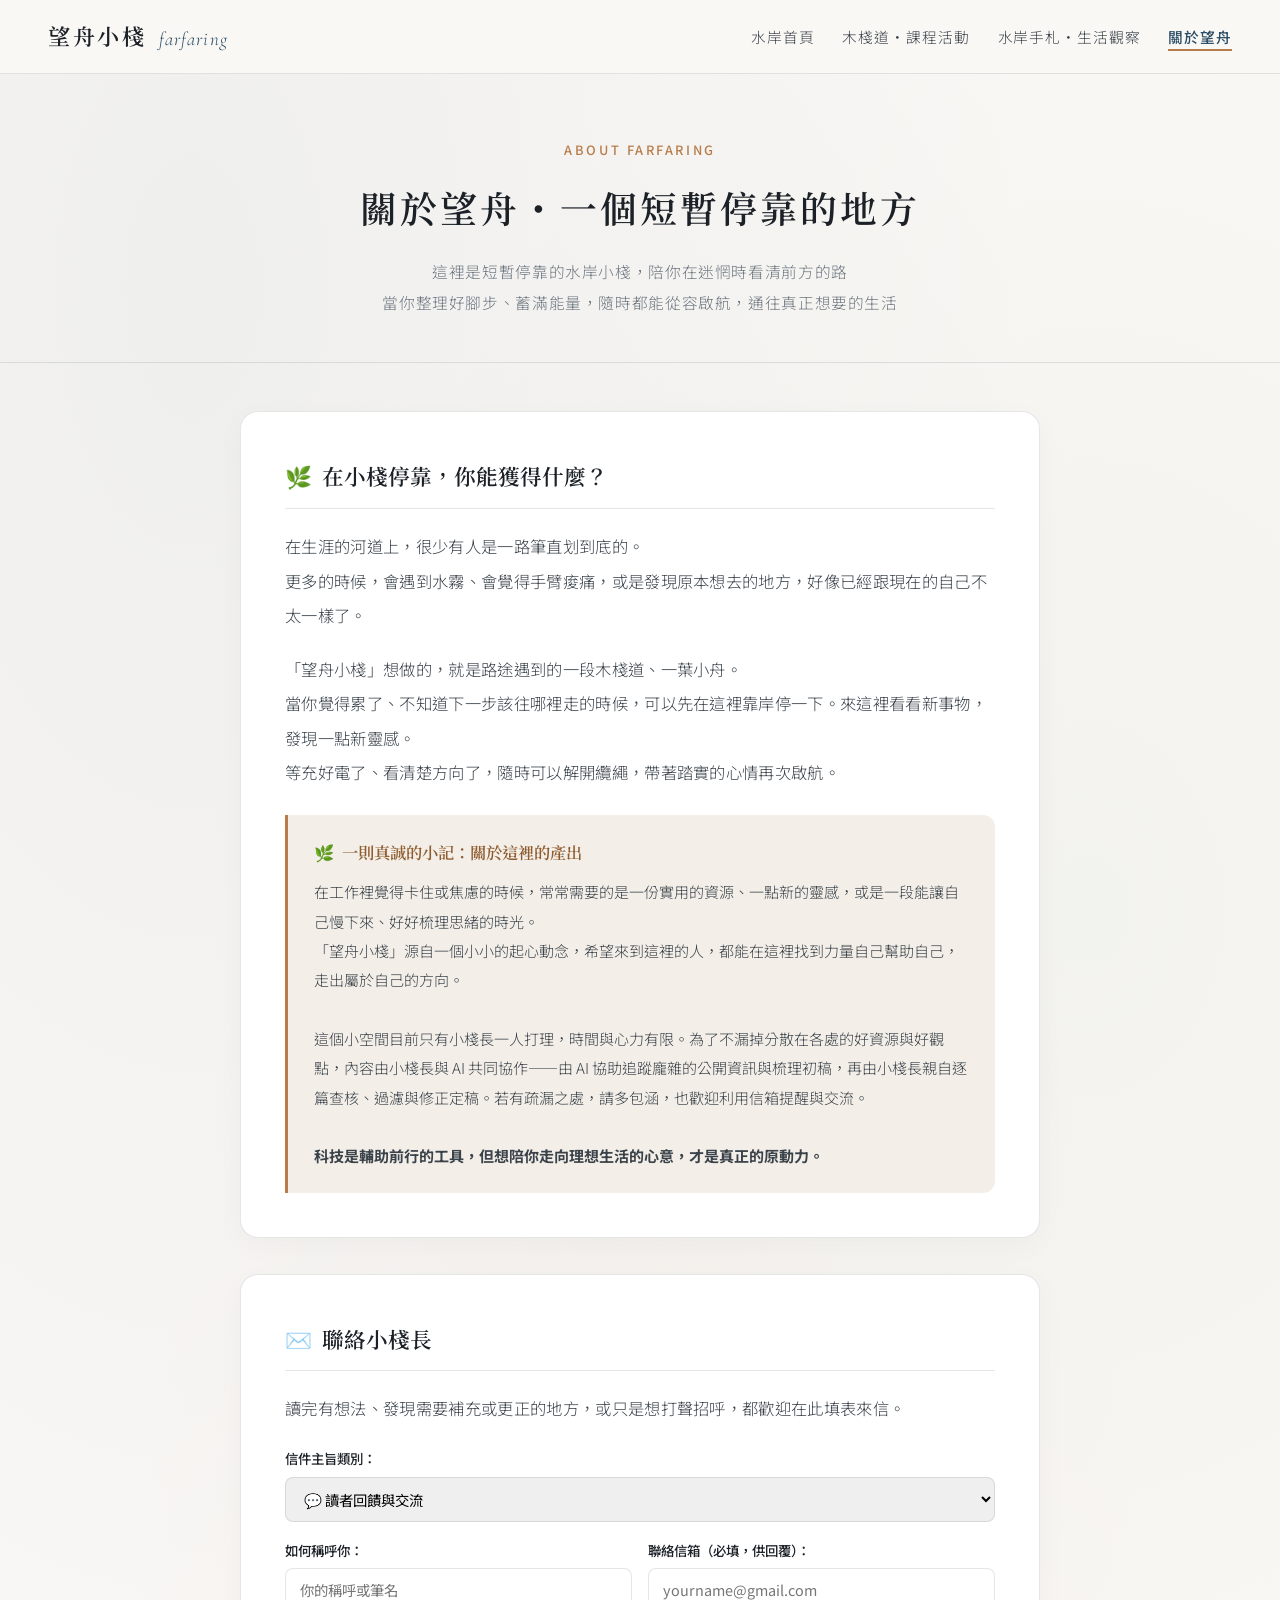
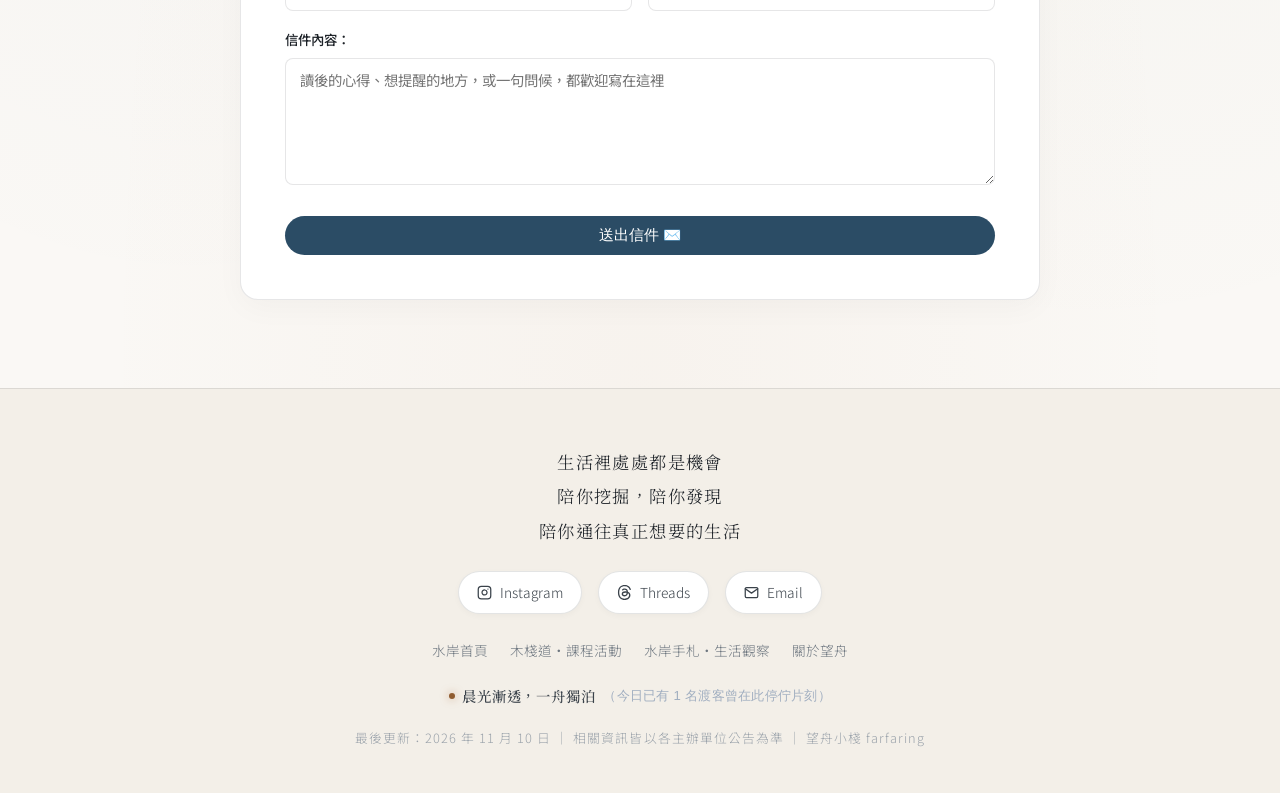
==== commit 470056e6: "Add files via upload" ====
--- a/about.html
+++ b/about.html
@@ -8,7 +8,7 @@
   <link rel="preconnect" href="https://fonts.googleapis.com">
   <link rel="preconnect" href="https://fonts.gstatic.com" crossorigin>
   <link href="https://fonts.googleapis.com/css2?family=Cormorant+Garamond:ital,wght@0,500;0,600;1,400&family=Noto+Sans+TC:wght@300;400;500&family=Noto+Serif+TC:wght@400;500;600;700&display=swap" rel="stylesheet">
-  <link rel="stylesheet" href="./styles.css">
+  <link rel="stylesheet" href="./styles.css?v=20261109">
   <style>
     .about-cards-container {
       max-width: 800px;
@@ -258,11 +258,11 @@
   </footer>
 
   <!-- 引用全站共享數據核心 -->
-  <script src="./data.js"></script>
+  <script src="./data.js?v=20261110"></script>
 
   <script>
     // 讀取真實最後維護日期（由主理人在後台真實烙印，絕非讀者端偽造當前時鐘）
-    document.getElementById('autoMonthYearAbt').innerText = SITE_DATA.siteInfo.lastUpdated;
+    WangzhouCloud.showLastUpdated('autoMonthYearAbt');
 
     // 動態渲染關於望舟文案（從 SITE_DATA.about 取得，後台隨時編輯即可即時同步）
     function renderAboutPage() {
--- a/styles.css
+++ b/styles.css
@@ -1,1357 +1,1408 @@
-:root {
-  --paper-bg: #FAF8F5;
-  --paper-warm: #F3EFE8;
-  --paper-card: #FFFFFF;
-  --ink-black: #1C2127;
-  --ink-body: #3A424A;
-  --ink-muted: #6E7780;
-  --ink-faint: #9BA3AB;
-  --indigo-water: #2B4C65;
-  --indigo-mist: #4A6B82;
-  --indigo-wash: rgba(43, 76, 101, 0.07);
-  --amber-pier: #B87D4B;
-  --amber-dark: #8F5C30;
-  --amber-light: rgba(184, 125, 75, 0.12);
-  --amber-wash: rgba(184, 125, 75, 0.08);
-  --leaf-accent: #466D56;
-  --leaf-wash: rgba(70, 109, 86, 0.09);
-  --urgent-crimson: #B84A39;
-  --urgent-wash: rgba(184, 74, 57, 0.08);
-  --hairline: rgba(28, 33, 39, 0.11);
-  --rope-color: #8C7355;
-  --radius-sm: 8px;
-  --radius-md: 14px;
-  --radius-lg: 18px;
-}
-
-* {
-  box-sizing: border-box;
-  margin: 0;
-  padding: 0;
-}
-
-html {
-  scroll-behavior: smooth;
-  overflow-x: hidden;
-}
-
-body {
-  background-color: var(--paper-bg);
-  color: var(--ink-body);
-  font-family: 'Noto Sans TC', sans-serif;
-  font-weight: 300;
-  line-height: 1.85;
-  min-height: 100vh;
-  display: flex;
-  flex-direction: column;
-  overflow-x: hidden;
-  background-image:
-    radial-gradient(ellipse at 15% 12%, rgba(43, 76, 101, 0.055) 0%, transparent 55%),
-    radial-gradient(ellipse at 85% 38%, rgba(70, 109, 86, 0.045) 0%, transparent 50%),
-    radial-gradient(ellipse at 50% 85%, rgba(184, 125, 75, 0.045) 0%, transparent 60%);
-}
-
-/* 頂部導覽列 */
-.site-nav {
-  position: sticky;
-  top: 0;
-  z-index: 90;
-  background: rgba(250, 248, 245, 0.94);
-  backdrop-filter: blur(12px);
-  border-bottom: 1px solid var(--hairline);
-  padding: 16px 48px;
-  display: flex;
-  justify-content: space-between;
-  align-items: center;
-  transition: all 0.3s ease;
-}
-
-@media (max-width: 840px) {
-  .site-nav {
-    padding: 14px 20px;
-    flex-direction: column;
-    gap: 12px;
-  }
-}
-
-.brand-mark {
-  display: flex;
-  align-items: baseline;
-  gap: 12px;
-  text-decoration: none;
-  color: var(--ink-black);
-}
-
-.brand-zh {
-  font-family: 'Noto Serif TC', serif;
-  font-size: 1.38rem;
-  font-weight: 600;
-  letter-spacing: 0.12em;
-  color: var(--ink-black);
-}
-
-.brand-en {
-  font-family: 'Cormorant Garamond', serif;
-  font-style: italic;
-  font-size: 1.18rem;
-  color: var(--indigo-water);
-  letter-spacing: 0.06em;
-}
-
-.nav-links {
-  display: flex;
-  align-items: center;
-  gap: 28px;
-  list-style: none;
-  flex-wrap: wrap;
-  justify-content: center;
-}
-
-.nav-links a {
-  text-decoration: none;
-  color: var(--ink-body);
-  font-size: 0.92rem;
-  letter-spacing: 0.06em;
-  transition: color 0.25s;
-  position: relative;
-  padding-bottom: 4px;
-}
-
-.nav-links a:hover,
-.nav-links a.active {
-  color: var(--indigo-water);
-  font-weight: 500;
-}
-
-.nav-links a.active::after,
-.nav-links a:hover::after {
-  content: "";
-  position: absolute;
-  left: 0;
-  bottom: 0;
-  width: 100%;
-  height: 2px;
-  background: var(--amber-pier);
-}
-
-/* 頁面頂部 Header */
-.page-hero {
-  padding: 64px 24px 44px;
-  text-align: center;
-  border-bottom: 1px solid var(--hairline);
-  position: relative;
-  overflow: hidden;
-}
-
-.page-eyebrow {
-  font-size: 0.8rem;
-  letter-spacing: 0.2em;
-  color: var(--amber-pier);
-  margin-bottom: 12px;
-  font-weight: 500;
-  text-transform: uppercase;
-}
-
-.page-title {
-  font-family: 'Noto Serif TC', serif;
-  font-size: clamp(1.65rem, 3vw, 2.3rem);
-  font-weight: 600;
-  color: var(--ink-black);
-  letter-spacing: 0.08em;
-  margin-bottom: 14px;
-}
-
-/* 置中無尾標點副標題 */
-.page-subtitle {
-  font-size: 0.98rem;
-  color: var(--ink-muted);
-  max-width: 660px;
-  margin: 0 auto;
-  line-height: 2;
-  letter-spacing: 0.04em;
-}
-
-/* 內頁容器 */
-.page-wrap {
-  max-width: 1120px;
-  width: 100%;
-  margin: 0 auto;
-  padding: 48px 24px 88px;
-  flex: 1;
-}
-
-/* ============================================================
-   小舟與水岸木棧道場景動畫（自動平穩循環漂泊 ＋ 岸邊場景）
-   ============================================================ */
-.boat-stage {
-  position: relative;
-  width: 340px;
-  max-width: 100%;
-  height: 105px;
-  margin: 14px auto 4px;
-  display: flex;
-  justify-content: center;
-  align-items: center;
-}
-
-.animated-boat-svg {
-  width: 320px;
-  height: 100px;
-  overflow: visible;
-}
-
-/* 木棧道碼頭固定靜態（水岸實景） */
-.pier-dock-group {
-  transform-origin: left bottom;
-}
-
-/* 小舟自然水岸流動動畫（支援 4 種隨機水岸動態情境與微波流暢切換） */
-.sailing-vessel {
-  transform-origin: 170px 68px;
-  will-change: transform;
-  transition: transform 1.2s cubic-bezier(0.25, 0.1, 0.25, 1);
-  cursor: pointer;
-}
-
-/* 預設動態 */
-.sailing-vessel:not([class*="anim-"]) {
-  animation: boatDrift 14s ease-in-out infinite;
-}
-
-/* 隨機動態情境 1: 棧邊繫纜・隨波微晃（小幅度垂直沉浮、細膩起伏） */
-.sailing-vessel.anim-docked {
-  animation: boatDocked 9s ease-in-out infinite;
-}
-@keyframes boatDocked {
-  0%, 100% { transform: translate(0px, 0px) rotate(0.6deg); }
-  25% { transform: translate(3px, -3px) rotate(-1.2deg); }
-  50% { transform: translate(-2px, 2px) rotate(1.4deg); }
-  75% { transform: translate(2px, -1.5px) rotate(-0.8deg); }
-}
-
-/* 隨機動態情境 2: 隨意漫游・放任逐流（向水面漫漂、順流浮沉） */
-.sailing-vessel.anim-drift {
-  animation: boatDrift 16s ease-in-out infinite;
-}
-@keyframes boatDrift {
-  0%, 100% { transform: translate(0px, 0px) rotate(0.4deg); }
-  22% { transform: translate(12px, -5px) rotate(-1.8deg); }
-  48% { transform: translate(28px, -7px) rotate(2.4deg); }
-  70% { transform: translate(16px, 2px) rotate(-1.2deg); }
-  88% { transform: translate(4px, 2px) rotate(0.8deg); }
-}
-
-/* 隨機動態情境 3: 迎風揚帆・昂首微晃（微風吹拂、船頭昂揚） */
-.sailing-vessel.anim-breeze {
-  animation: boatBreeze 11s ease-in-out infinite;
-}
-@keyframes boatBreeze {
-  0%, 100% { transform: translate(0px, 0px) rotate(0.5deg); }
-  18% { transform: translate(8px, -6px) rotate(-2.6deg); }
-  45% { transform: translate(20px, -4px) rotate(2deg); }
-  72% { transform: translate(10px, 3px) rotate(-1.8deg); }
-  90% { transform: translate(2px, 1px) rotate(0.6deg); }
-}
-
-/* 隨機動態情境 4: 水靜無波・微息深定（極度緩慢寧靜的深呼吸感） */
-.sailing-vessel.anim-calm {
-  animation: boatCalm 14s ease-in-out infinite;
-}
-@keyframes boatCalm {
-  0%, 100% { transform: translate(0px, 0px) rotate(0.2deg); }
-  50% { transform: translate(2px, -2.5px) rotate(-0.6deg); }
-}
-
-/* 點擊水面時的小舟漣漪晃動反應 */
-.sailing-vessel.boat-rippled {
-  animation: boatRippled 1.6s ease-out 1 !important;
-}
-@keyframes boatRippled {
-  0% { transform: scale(1) rotate(0deg); }
-  25% { transform: translate(0px, -4px) rotate(-3deg); }
-  50% { transform: translate(3px, 2px) rotate(2.5deg); }
-  75% { transform: translate(-1px, -1px) rotate(-1deg); }
-  100% { transform: translate(0px, 0px) rotate(0deg); }
-}
-
-/* 水波紋動態呼吸 */
-.water-wave-1 {
-  animation: waveFloat1 8s ease-in-out infinite alternate;
-  transform-origin: center;
-}
-.water-wave-2 {
-  animation: waveFloat2 10s ease-in-out infinite alternate;
-  transform-origin: center;
-}
-@keyframes waveFloat1 {
-  0% { transform: translateX(0px) scaleY(1); opacity: 0.22; }
-  100% { transform: translateX(10px) scaleY(1.2); opacity: 0.36; }
-}
-@keyframes waveFloat2 {
-  0% { transform: translateX(0px) scaleY(1); opacity: 0.2; }
-  100% { transform: translateX(-8px) scaleY(0.88); opacity: 0.12; }
-}
-
-/* 船帆微風起伏呼吸 */
-.boat-sail {
-  transform-origin: 170px 48px;
-  animation: sailFlutter 7s ease-in-out infinite alternate;
-}
-@keyframes sailFlutter {
-  0% { transform: skewX(0deg) scaleX(1); }
-  100% { transform: skewX(-3deg) scaleX(1.08); }
-}
-
-/* ============================================================
-   木棧道與麻繩質感（Floating Boardwalk & Rope Links）
-   ============================================================ */
-.boardwalk-container {
-  position: relative;
-  width: 100%;
-  max-width: 1060px;
-  margin: 24px auto 0;
-  padding: 16px 0;
-  overflow: hidden;
-}
-
-.rope-axis {
-  position: absolute;
-  top: 38px;
-  left: 3%;
-  right: 3%;
-  height: 3px;
-  background: repeating-linear-gradient(
-    90deg,
-    var(--rope-color) 0px,
-    var(--rope-color) 6px,
-    #B8A282 6px,
-    #B8A282 12px
-  );
-  opacity: 0.45;
-  z-index: 1;
-  pointer-events: none;
-}
-
-/* 湖面慢速水流漂動輪播容器 */
-.floating-stream-track {
-  position: relative;
-  z-index: 3;
-  display: flex;
-  justify-content: center;
-  align-items: flex-start; /* 嚴格禁止 stretch，防止鄰近卡片被拉長 */
-  gap: 22px;
-  padding: 12px 10px;
-  transition: opacity 0.3s ease, transform 0.32s cubic-bezier(0.2, 0.8, 0.2, 1);
-}
-
-/* 換一批小語時的水流沉浮平滑過渡 */
-.floating-stream-track.switching {
-  opacity: 0;
-  transform: translateY(10px) scale(0.985);
-  pointer-events: none;
-}
-
-/* 棧板自然水流隨波浮動動畫（高低微幅起伏） */
-@keyframes plankFloat {
-  0%, 100% {
-    transform: translateY(0px) rotate(0deg);
-  }
-  32% {
-    transform: translateY(-5px) rotate(0.4deg);
-  }
-  68% {
-    transform: translateY(4px) rotate(-0.35deg);
-  }
-}
-
-/* 棧板基礎樣式 */
-.wood-plank {
-  position: relative;
-  flex: 1 1 300px;
-  max-width: 330px;
-  border-radius: var(--radius-md);
-  padding: 20px 22px;
-  text-align: left;
-  cursor: pointer;
-  box-shadow: 0 4px 18px rgba(30, 36, 43, 0.05);
-  display: flex;
-  flex-direction: column;
-  justify-content: flex-start;
-  background: #FFF;
-  animation: plankFloat 6.5s ease-in-out infinite;
-  transition: transform 0.3s cubic-bezier(0.2, 0.8, 0.2, 1), box-shadow 0.3s ease, border-color 0.3s ease;
-}
-
-/* 錯開三塊棧板的起伏節奏，像真實水波錯落起伏 */
-.wood-plank:nth-child(1) {
-  animation-delay: 0s;
-  animation-duration: 6.2s;
-}
-.wood-plank:nth-child(2) {
-  animation-delay: -2.2s;
-  animation-duration: 7.1s;
-}
-.wood-plank:nth-child(3) {
-  animation-delay: -4.4s;
-  animation-duration: 6.6s;
-}
-
-/* 滑鼠懸停或點開時暫停波浪浮動，平穩上浮方便讀者安靜閱讀 */
-.wood-plank:hover,
-.wood-plank.open {
-  animation-play-state: paused;
-  transform: translateY(-7px) !important;
-  box-shadow: 0 14px 30px rgba(30, 36, 43, 0.1);
-}
-
-/* 麻繩結飾點 */
-.wood-plank::before {
-  content: "";
-  position: absolute;
-  top: 8px;
-  left: 14px;
-  width: 10px;
-  height: 5px;
-  background: var(--rope-color);
-  border-radius: 4px;
-  box-shadow: 1px 1px 2px rgba(0,0,0,0.12);
-}
-
-.wood-plank::after {
-  content: "";
-  position: absolute;
-  top: 8px;
-  right: 14px;
-  width: 10px;
-  height: 5px;
-  background: var(--rope-color);
-  border-radius: 4px;
-  box-shadow: 1px 1px 2px rgba(0,0,0,0.12);
-}
-
-/* 三色分類 */
-.plank-amber {
-  background: #FFFDF9;
-  border: 1px solid rgba(184, 125, 75, 0.28);
-  border-top: 3px solid var(--amber-pier);
-}
-.plank-amber .plank-tag {
-  color: var(--amber-dark);
-  background: var(--amber-wash);
-}
-
-.plank-indigo {
-  background: #F9FBFC;
-  border: 1px solid rgba(43, 76, 101, 0.25);
-  border-top: 3px solid var(--indigo-water);
-}
-.plank-indigo .plank-tag {
-  color: var(--indigo-water);
-  background: var(--indigo-wash);
-}
-
-.plank-bamboo {
-  background: #FAFBF9;
-  border: 1px solid rgba(70, 109, 86, 0.25);
-  border-top: 3px solid var(--leaf-accent);
-}
-.plank-bamboo .plank-tag {
-  color: var(--leaf-accent);
-  background: var(--leaf-wash);
-}
-
-.plank-top-meta {
-  display: flex;
-  justify-content: space-between;
-  align-items: center;
-  margin-bottom: 10px;
-}
-
-.plank-tag {
-  font-size: 0.74rem;
-  letter-spacing: 0.08em;
-  padding: 2px 10px;
-  border-radius: 99px;
-  font-weight: 500;
-}
-
-.plank-icon {
-  font-size: 0.82rem;
-  opacity: 0.6;
-}
-
-.plank-quote {
-  font-family: 'Noto Serif TC', serif;
-  font-size: 1.02rem;
-  line-height: 1.6;
-  color: var(--ink-black);
-  margin-bottom: 4px;
-  font-weight: 500;
-}
-
-/* 懸停或點選展開的文字（修復抖動與空白拉扯） */
-.plank-expanded-text {
-  max-height: 0;
-  opacity: 0;
-  overflow: hidden;
-  font-size: 0.86rem;
-  color: var(--ink-muted);
-  line-height: 1.8;
-  transition: all 0.35s ease;
-  border-top: 1px dashed transparent;
-  padding-top: 0;
-  margin-top: 0;
-}
-
-/* 電腦版 Hover 滑過即展開，手機版 class 'open' 展開 */
-.wood-plank:hover .plank-expanded-text,
-.wood-plank.open .plank-expanded-text {
-  max-height: 160px;
-  opacity: 1;
-  padding-top: 10px;
-  margin-top: 8px;
-  border-top-color: var(--hairline);
-}
-
-.boardwalk-footer-bar {
-  display: flex;
-  justify-content: center;
-  align-items: center;
-  margin-top: 20px;
-  position: relative;
-  z-index: 3;
-}
-
-.btn-open-submit {
-  display: inline-flex;
-  align-items: center;
-  gap: 8px;
-  font-size: 0.84rem;
-  color: var(--amber-pier);
-  background: rgba(255, 255, 255, 0.9);
-  border: 1px solid rgba(184, 125, 75, 0.3);
-  padding: 6px 18px;
-  border-radius: 99px;
-  text-decoration: none;
-  cursor: pointer;
-  transition: all 0.2s ease;
-  backdrop-filter: blur(6px);
-}
-
-.btn-open-submit:hover {
-  background: var(--amber-pier);
-  color: #FFF;
-  border-color: var(--amber-pier);
-}
-
-/* ============================================================
-   搜尋列與乾淨篩選器（Search Bar & Clean Filters）
-   ============================================================ */
-.search-filter-box {
-  background: #FFFFFF;
-  border: 1px solid var(--hairline);
-  border-radius: var(--radius-lg);
-  padding: 24px 28px;
-  margin-bottom: 32px;
-  box-shadow: 0 4px 20px rgba(30, 36, 43, 0.04);
-}
-
-.search-input-wrapper {
-  position: relative;
-  margin-bottom: 18px;
-}
-
-.search-input-wrapper input {
-  width: 100%;
-  padding: 12px 20px;
-  border-radius: var(--radius-md);
-  border: 1px solid var(--hairline);
-  background: var(--paper-bg);
-  font-family: inherit;
-  font-size: 0.94rem;
-  color: var(--ink-black);
-  outline: none;
-  transition: all 0.25s;
-}
-
-.search-input-wrapper input:focus {
-  border-color: var(--indigo-water);
-  background: #FFF;
-  box-shadow: 0 0 0 3px rgba(43, 76, 101, 0.1);
-}
-
-.filter-row {
-  display: flex;
-  align-items: center;
-  flex-wrap: wrap;
-  gap: 10px;
-  margin-bottom: 12px;
-}
-
-.filter-row:last-child {
-  margin-bottom: 0;
-}
-
-.filter-row-label {
-  font-family: 'Noto Serif TC', serif;
-  font-size: 0.88rem;
-  font-weight: 600;
-  color: var(--ink-black);
-  min-width: 68px;
-  letter-spacing: 0.06em;
-}
-
-.filter-btn {
-  background: var(--paper-warm);
-  border: 1px solid rgba(28, 33, 39, 0.09);
-  color: var(--ink-body);
-  padding: 6px 16px;
-  border-radius: 99px;
-  font-size: 0.84rem;
-  cursor: pointer;
-  transition: all 0.2s ease;
-  font-family: inherit;
-}
-
-.filter-btn:hover {
-  border-color: var(--indigo-water);
-  color: var(--indigo-water);
-}
-
-.filter-btn.active {
-  background: var(--indigo-water);
-  color: #FFF;
-  border-color: var(--indigo-water);
-  font-weight: 500;
-}
-
-/* ============================================================
-   提示列與責任邊界（Notice Strip & Action Bar）
-   ============================================================ */
-.notice-strip {
-  background: var(--amber-wash);
-  border: 1px solid rgba(184, 125, 75, 0.22);
-  border-radius: var(--radius-md);
-  padding: 12px 20px;
-  display: flex;
-  justify-content: space-between;
-  align-items: center;
-  flex-wrap: wrap;
-  gap: 12px;
-  margin-bottom: 32px;
-  font-size: 0.85rem;
-}
-
-.notice-strip-text {
-  color: var(--ink-body);
-}
-
-.notice-strip-actions {
-  display: flex;
-  gap: 12px;
-  white-space: nowrap;
-}
-
-.notice-action-link {
-  color: var(--indigo-water);
-  text-decoration: none;
-  font-weight: 500;
-  display: inline-flex;
-  align-items: center;
-  gap: 4px;
-}
-
-.notice-action-link:hover {
-  text-decoration: underline;
-}
-
-/* ============================================================
-   卡片排版與斷行防護（Resources Grid & Cards）
-   ============================================================ */
-.resources-grid {
-  display: grid;
-  grid-template-columns: repeat(auto-fill, minmax(340px, 1fr));
-  gap: 28px;
-}
-
-.res-card {
-  background: #FFF;
-  border: 1px solid var(--hairline);
-  border-radius: var(--radius-lg);
-  padding: 26px 26px 20px;
-  display: flex;
-  flex-direction: column;
-  justify-content: space-between;
-  transition: all 0.3s cubic-bezier(0.2, 0.8, 0.2, 1);
-  position: relative;
-  box-shadow: 0 4px 16px rgba(28, 33, 39, 0.03);
-}
-
-.res-card:hover {
-  transform: translateY(-4px);
-  box-shadow: 0 12px 32px rgba(28, 33, 39, 0.07);
-  border-color: rgba(43, 76, 101, 0.28);
-}
-
-.res-top-row {
-  display: flex;
-  justify-content: space-between;
-  align-items: center;
-  gap: 8px;
-  margin-bottom: 12px;
-  font-size: 0.78rem;
-}
-
-.res-type-pill {
-  color: var(--indigo-water);
-  background: var(--indigo-wash);
-  padding: 3px 10px;
-  border-radius: 99px;
-  font-weight: 500;
-}
-
-.res-provider-badge {
-  font-size: 0.8rem;
-  color: var(--ink-muted);
-  background: var(--paper-warm);
-  padding: 3px 10px;
-  border-radius: 6px;
-  border: 1px solid rgba(28, 33, 39, 0.06);
-  display: inline-flex;
-  align-items: center;
-  gap: 4px;
-  line-height: 1.5;
-}
-
-.res-status-pill {
-  font-size: 0.78rem;
-  padding: 3px 10px;
-  border-radius: 99px;
-  font-weight: 500;
-  white-space: nowrap;
-}
-
-.status-urgent {
-  background: var(--urgent-wash);
-  color: var(--urgent-crimson);
-  border: 1px solid rgba(184, 74, 57, 0.25);
-}
-
-.status-open {
-  background: var(--leaf-wash);
-  color: var(--leaf-accent);
-}
-
-.status-walkin {
-  background: var(--indigo-wash);
-  color: var(--indigo-water);
-}
-
-.res-card-title {
-  font-family: 'Noto Serif TC', serif;
-  font-size: 1.18rem;
-  font-weight: 600;
-  color: var(--ink-black);
-  line-height: 1.45;
-  margin-bottom: 14px;
-}
-
-/* 推薦看點／停靠小記（去內部黑話） */
-.wangzhou-note {
-  background: #FAF8F5;
-  border-left: 3px solid var(--amber-pier);
-  padding: 10px 14px;
-  border-radius: 0 8px 8px 0;
-  font-size: 0.85rem;
-  color: var(--ink-body);
-  line-height: 1.7;
-  margin-bottom: 16px;
-}
-
-.wangzhou-note-label {
-  font-weight: 600;
-  color: var(--amber-pier);
-  display: block;
-  font-size: 0.76rem;
-  letter-spacing: 0.08em;
-  margin-bottom: 2px;
-}
-
-/* 主辦方選配備註（降噪） */
-.organizer-optional-note {
-  font-size: 0.82rem;
-  color: var(--ink-muted);
-  border-top: 1px dashed var(--hairline);
-  padding-top: 8px;
-  margin-top: 8px;
-  line-height: 1.6;
-}
-
-/* 核心資訊網格（徹底杜絕斷字腰斬 Bug） */
-.res-info-table {
-  list-style: none;
-  font-size: 0.86rem;
-  color: var(--ink-body);
-  margin-bottom: 18px;
-  display: flex;
-  flex-direction: column;
-  gap: 8px;
-}
-
-.res-info-item {
-  display: grid;
-  grid-template-columns: 86px 1fr; /* 規整對齊，徹底防斷行 */
-  align-items: baseline;
-  gap: 8px;
-}
-
-.res-info-label {
-  color: var(--ink-muted);
-  font-size: 0.82rem;
-  white-space: nowrap; /* 嚴禁中文字被腰斬 */
-  font-weight: 500;
-}
-
-.res-card-footer {
-  border-top: 1px solid var(--hairline);
-  padding-top: 14px;
-  display: flex;
-  justify-content: flex-end; /* 刪除編號後右對齊官方按鈕 */
-  align-items: center;
-}
-
-.btn-official-link {
-  display: inline-flex;
-  align-items: center;
-  gap: 6px;
-  color: var(--indigo-water);
-  text-decoration: none;
-  font-size: 0.88rem;
-  font-weight: 500;
-  transition: gap 0.2s ease;
-}
-
-.btn-official-link:hover {
-  gap: 10px;
-  color: var(--amber-pier);
-}
-
-/* ============================================================
-   彈出式互動視窗（Modal）
-   ============================================================ */
-.modal-overlay {
-  position: fixed;
-  inset: 0;
-  background: rgba(28, 33, 39, 0.45);
-  backdrop-filter: blur(4px);
-  z-index: 999;
-  display: none;
-  justify-content: center;
-  align-items: center;
-  padding: 20px;
-}
-
-.modal-overlay.open {
-  display: flex;
-  animation: fadeIn 0.25s ease;
-}
-
-.modal-content {
-  background: #FFF;
-  border-radius: var(--radius-lg);
-  max-width: 540px;
-  width: 100%;
-  padding: 34px 30px;
-  box-shadow: 0 16px 48px rgba(0,0,0,0.18);
-  position: relative;
-  max-height: 90vh;
-  overflow-y: auto;
-}
-
-.modal-close-btn {
-  position: absolute;
-  top: 18px;
-  right: 20px;
-  background: none;
-  border: none;
-  font-size: 1.4rem;
-  color: var(--ink-muted);
-  cursor: pointer;
-}
-
-.modal-title {
-  font-family: 'Noto Serif TC', serif;
-  font-size: 1.35rem;
-  color: var(--ink-black);
-  margin-bottom: 8px;
-}
-
-.modal-desc {
-  font-size: 0.88rem;
-  color: var(--ink-muted);
-  line-height: 1.75;
-  margin-bottom: 20px;
-}
-
-.form-group {
-  margin-bottom: 16px;
-}
-
-.form-group label {
-  display: block;
-  font-size: 0.84rem;
-  color: var(--ink-black);
-  font-weight: 500;
-  margin-bottom: 6px;
-}
-
-.form-group input,
-.form-group textarea,
-.form-group select {
-  width: 100%;
-  padding: 10px 14px;
-  border-radius: var(--radius-sm);
-  border: 1px solid var(--hairline);
-  font-family: inherit;
-  font-size: 0.9rem;
-  outline: none;
-}
-
-.form-group input:focus,
-.form-group textarea:focus {
-  border-color: var(--indigo-water);
-}
-
-.btn-submit-action {
-  background: var(--indigo-water);
-  color: #FFF;
-  border: none;
-  padding: 10px 24px;
-  border-radius: 99px;
-  font-size: 0.92rem;
-  cursor: pointer;
-  transition: background 0.2s;
-  width: 100%;
-  font-weight: 500;
-  margin-top: 6px;
-}
-
-.btn-submit-action:hover {
-  background: var(--amber-pier);
-}
-
-/* ============================================================
-   頁尾（Footer & Dynamic Stamp）
-   ============================================================ */
-.site-footer {
-  border-top: 1px solid var(--hairline);
-  padding: 56px 24px 44px;
-  text-align: center;
-  background: var(--paper-warm);
-}
-
-.footer-quote {
-  font-family: 'Noto Serif TC', serif;
-  font-size: 1.08rem;
-  color: var(--ink-black);
-  line-height: 2;
-  letter-spacing: 0.08em;
-  margin-bottom: 22px;
-}
-
-.footer-social-bar {
-  display: flex;
-  justify-content: center;
-  align-items: center;
-  gap: 16px;
-  margin-bottom: 24px;
-  flex-wrap: wrap;
-}
-
-.social-badge-btn {
-  display: inline-flex;
-  align-items: center;
-  gap: 8px;
-  background: #FFF;
-  border: 1px solid rgba(28, 33, 39, 0.12);
-  color: var(--ink-body);
-  text-decoration: none;
-  padding: 8px 18px;
-  border-radius: 99px;
-  font-size: 0.86rem;
-  transition: all 0.25s ease;
-  box-shadow: 0 2px 6px rgba(0,0,0,0.03);
-}
-
-.social-badge-btn:hover {
-  border-color: var(--indigo-water);
-  color: var(--indigo-water);
-  transform: translateY(-2px);
-  box-shadow: 0 6px 16px rgba(0,0,0,0.06);
-}
-
-.footer-links-row {
-  display: flex;
-  justify-content: center;
-  gap: 22px;
-  margin-bottom: 20px;
-  flex-wrap: wrap;
-}
-
-.footer-links-row a {
-  color: var(--ink-muted);
-  text-decoration: none;
-  font-size: 0.85rem;
-  transition: color 0.2s;
-}
-
-.footer-links-row a:hover {
-  color: var(--indigo-water);
-}
-
-/* 🌊 水岸即時陪伴與渡客停佇狀態列 */
-.footer-dock-presence {
-  margin: 14px 0 16px;
-  text-align: center;
-  font-family: 'Noto Serif TC', serif;
-  letter-spacing: 0.05em;
-  display: flex;
-  align-items: center;
-  justify-content: center;
-  flex-wrap: wrap;
-  gap: 8px;
-  animation: fadeInPresence 1.2s ease-out;
-}
-
-.presence-main {
-  color: var(--ink-body, #2D3748);
-  font-size: 0.9rem;
-  font-weight: 500;
-  display: inline-flex;
-  align-items: center;
-  gap: 7px;
-}
-
-.presence-dot {
-  width: 6px;
-  height: 6px;
-  border-radius: 50%;
-  background: var(--amber-dark, #B87D4B);
-  box-shadow: 0 0 8px rgba(184, 125, 75, 0.65);
-  display: inline-block;
-  animation: pulsePresenceDot 3.2s ease-in-out infinite;
-}
-
-.presence-sub {
-  color: #A0AEC0;
-  font-size: 0.82rem;
-  font-weight: 400;
-  font-family: -apple-system, BlinkMacSystemFont, 'Segoe UI', Roboto, sans-serif;
-  letter-spacing: 0.02em;
-}
-
-@keyframes pulsePresenceDot {
-  0%, 100% { opacity: 0.45; transform: scale(0.9); }
-  50% { opacity: 1; transform: scale(1.25); }
-}
-
-@keyframes fadeInPresence {
-  from { opacity: 0; transform: translateY(5px); }
-  to { opacity: 1; transform: translateY(0); }
-}
-
-.footer-maintenance-stamp {
-  font-size: 0.8rem;
-  color: var(--ink-faint);
-  letter-spacing: 0.08em;
-  margin-top: 16px;
-}
-
-@keyframes fadeIn {
-  from { opacity: 0; transform: translateY(6px); }
-  to { opacity: 1; transform: translateY(0); }
-}
-
-/* ============================================================
-   行動手機與平板響應式排版（Mobile & Tablet Responsive Design）
-   ============================================================ */
-
-/* 平板與窄螢幕 (<= 880px) */
-@media (max-width: 880px) {
-  .site-nav {
-    padding: 12px 20px;
-    flex-direction: column;
-    gap: 10px;
-  }
-  .nav-links {
-    gap: 16px 22px;
-  }
-  .page-wrap {
-    padding: 36px 20px 64px;
-  }
-  .editorial-layout {
-    grid-template-columns: 1fr;
-    gap: 24px;
-  }
-  .notes-sidebar {
-    position: static;
-  }
-}
-
-/* 行動手機裝置 (<= 768px) */
-@media (max-width: 768px) {
-  /* 頂部導覽列精簡 */
-  .brand-zh {
-    font-size: 1.25rem;
-  }
-  .brand-en {
-    font-size: 1.05rem;
-  }
-  .nav-links {
-    gap: 10px 14px;
-  }
-  .nav-links a {
-    font-size: 0.86rem;
-  }
-
-  /* 首頁 Hero 區域 */
-  .home-hero {
-    min-height: auto;
-    padding: 44px 16px 32px;
-  }
-  .hero-heading {
-    font-size: 1.85rem;
-    line-height: 1.45;
-    margin-bottom: 14px;
-  }
-  .hero-lead {
-    font-size: 0.92rem;
-    line-height: 1.85;
-    margin-bottom: 16px;
-  }
-
-  /* 漂浮棧板：手機版自動切換為垂直卡片流，徹底防水平溢出破版 */
-  .boardwalk-container {
-    padding: 12px 0 6px;
-    margin-top: 16px;
-  }
-  .rope-axis {
-    display: none; /* 手機垂直排列時隱藏水平麻繩 */
-  }
-  .floating-stream-track {
-    flex-direction: column;
-    align-items: stretch;
-    gap: 14px;
-    padding: 4px 6px;
-  }
-  .wood-plank {
-    max-width: 100%;
-    flex: 1 1 auto;
-    padding: 18px 18px 16px;
-  }
-  .wood-plank:hover {
-    transform: none; /* 手機觸控避免浮動晃動 */
-  }
-
-  /* 首頁四大多功能探索卡片（手機單欄優雅排列） */
-  .compass-grid {
-    grid-template-columns: 1fr;
-    gap: 14px;
-    margin-top: 20px;
-  }
-  .compass-card {
-    padding: 20px 18px;
-  }
-  .compass-desc {
-    min-height: auto;
-    margin-bottom: 14px;
-  }
-
-  /* 課程搜尋與篩選列 */
-  .search-filter-box {
-    padding: 18px 16px;
-    margin-bottom: 24px;
-    border-radius: var(--radius-md);
-  }
-  .search-input-wrapper {
-    margin-bottom: 14px;
-  }
-  .search-input-wrapper input {
-    padding: 10px 14px;
-    font-size: 0.88rem;
-  }
-  .filter-row {
-    gap: 6px;
-    margin-bottom: 10px;
-  }
-  .filter-row-label {
-    width: 100%;
-    margin-bottom: 4px;
-    font-size: 0.82rem;
-  }
-  .filter-btn {
-    padding: 5px 12px;
-    font-size: 0.8rem;
-  }
-
-  /* 提示說明條 */
-  .notice-strip {
-    flex-direction: column;
-    align-items: flex-start;
-    gap: 10px;
-    padding: 14px 16px;
-  }
-  .notice-strip-actions {
-    width: 100%;
-    justify-content: flex-end;
-  }
-
-  /* 課程活動卡片網格（手機版單欄自適應） */
-  .resources-grid {
-    grid-template-columns: 1fr;
-    gap: 18px;
-  }
-  .resource-card,
-  .res-card {
-    padding: 20px 16px;
-    border-radius: var(--radius-md);
-  }
-  .card-header-bar {
-    flex-direction: column;
-    align-items: flex-start;
-    gap: 8px;
-  }
-  .course-meta-list {
-    font-size: 0.82rem;
-    gap: 6px;
-  }
-  .res-info-item {
-    grid-template-columns: 78px 1fr;
-  }
-
-  /* 水岸手札閱讀與選篇側欄（手機版橫向微滑卡片，不霸佔直向視線） */
-  .notes-sidebar {
-    position: static;
-    display: flex;
-    flex-direction: row;
-    overflow-x: auto;
-    -webkit-overflow-scrolling: touch;
-    gap: 12px;
-    padding-bottom: 8px;
-    margin-bottom: 8px;
-  }
-  .note-tab {
-    min-width: 240px;
-    max-width: 280px;
-    flex: 0 0 auto;
-    padding: 14px 16px;
-  }
-
-  /* 水岸手札閱讀畫布 */
-  .reading-canvas {
-    padding: 26px 18px;
-    border-radius: var(--radius-md);
-    min-height: auto;
-  }
-  .article-main-title {
-    font-size: 1.42rem;
-    line-height: 1.45;
-    margin-bottom: 16px;
-    padding-bottom: 16px;
-  }
-  .article-prose {
-    font-size: 0.96rem;
-    line-height: 1.95;
-  }
-  .vocus-bridge-box {
-    flex-direction: column;
-    align-items: stretch;
-    gap: 14px;
-    padding: 18px 16px;
-  }
-  .btn-vocus {
-    width: 100%;
-    justify-content: center;
-  }
-
-  /* 關於望舟卡片 */
-  .about-paper,
-  .about-card {
-    padding: 28px 18px;
-    border-radius: var(--radius-md);
-  }
-  .about-section-title {
-    font-size: 1.2rem;
-    margin: 28px 0 12px;
-  }
-  .about-text {
-    font-size: 0.95rem;
-    line-height: 1.95;
-  }
-  .collab-confession-box {
-    padding: 18px 16px;
-    margin: 24px 0;
-  }
-
-  /* 彈出視窗 Modal 寬度防溢出 */
-  .modal-overlay {
-    padding: 14px;
-  }
-  .modal-content {
-    padding: 24px 18px;
-    border-radius: var(--radius-md);
-    max-height: 92vh;
-  }
-  .modal-title {
-    font-size: 1.2rem;
-  }
-
-  /* 頁尾響應式 */
-  .site-footer {
-    padding: 44px 18px 36px;
-  }
-  .footer-quote {
-    font-size: 0.98rem;
-    line-height: 1.85;
-    margin-bottom: 18px;
-  }
-  .footer-social-bar {
-    gap: 10px;
-    margin-bottom: 18px;
-  }
-  .social-badge-btn {
-    padding: 7px 14px;
-    font-size: 0.82rem;
-  }
-  .footer-links-row {
-    gap: 10px 16px;
-    font-size: 0.82rem;
-  }
-}
-
-/* 超窄螢幕手機 (<= 480px, 如 iPhone SE) */
-@media (max-width: 480px) {
-  .page-wrap {
-    padding: 28px 14px 56px;
-  }
-  .page-hero {
-    padding: 42px 14px 32px;
-  }
-  .page-title {
-    font-size: 1.45rem;
-  }
-  .page-subtitle {
-    font-size: 0.88rem;
-    line-height: 1.8;
-  }
-  .hero-heading {
-    font-size: 1.55rem;
-  }
-  .hero-lead {
-    font-size: 0.88rem;
-  }
-  .animated-boat-svg {
-    transform: scale(0.9);
-    transform-origin: center;
-  }
-}
+:root {
+  --paper-bg: #FAF8F5;
+  --paper-warm: #F3EFE8;
+  --paper-card: #FFFFFF;
+  --ink-black: #1C2127;
+  --ink-body: #3A424A;
+  --ink-muted: #6E7780;
+  --ink-faint: #9BA3AB;
+  --indigo-water: #2B4C65;
+  --indigo-mist: #4A6B82;
+  --indigo-wash: rgba(43, 76, 101, 0.07);
+  --amber-pier: #B87D4B;
+  --amber-dark: #8F5C30;
+  --amber-light: rgba(184, 125, 75, 0.12);
+  --amber-wash: rgba(184, 125, 75, 0.08);
+  --leaf-accent: #466D56;
+  --leaf-wash: rgba(70, 109, 86, 0.09);
+  --urgent-crimson: #B84A39;
+  --urgent-wash: rgba(184, 74, 57, 0.08);
+  --hairline: rgba(28, 33, 39, 0.11);
+  --rope-color: #8C7355;
+  --radius-sm: 8px;
+  --radius-md: 14px;
+  --radius-lg: 18px;
+}
+
+* {
+  box-sizing: border-box;
+  margin: 0;
+  padding: 0;
+}
+
+html {
+  scroll-behavior: smooth;
+  overflow-x: hidden;
+}
+
+body {
+  background-color: var(--paper-bg);
+  color: var(--ink-body);
+  font-family: 'Noto Sans TC', sans-serif;
+  font-weight: 300;
+  line-height: 1.85;
+  min-height: 100vh;
+  display: flex;
+  flex-direction: column;
+  overflow-x: hidden;
+  background-image:
+    radial-gradient(ellipse at 15% 12%, rgba(43, 76, 101, 0.055) 0%, transparent 55%),
+    radial-gradient(ellipse at 85% 38%, rgba(70, 109, 86, 0.045) 0%, transparent 50%),
+    radial-gradient(ellipse at 50% 85%, rgba(184, 125, 75, 0.045) 0%, transparent 60%);
+}
+
+/* 頂部導覽列 */
+.site-nav {
+  position: sticky;
+  top: 0;
+  z-index: 90;
+  background: rgba(250, 248, 245, 0.94);
+  backdrop-filter: blur(12px);
+  border-bottom: 1px solid var(--hairline);
+  padding: 16px 48px;
+  display: flex;
+  justify-content: space-between;
+  align-items: center;
+  transition: all 0.3s ease;
+}
+
+@media (max-width: 840px) {
+  .site-nav {
+    padding: 14px 20px;
+    flex-direction: column;
+    gap: 12px;
+  }
+}
+
+.brand-mark {
+  display: flex;
+  align-items: baseline;
+  gap: 12px;
+  text-decoration: none;
+  color: var(--ink-black);
+}
+
+.brand-zh {
+  font-family: 'Noto Serif TC', serif;
+  font-size: 1.38rem;
+  font-weight: 600;
+  letter-spacing: 0.12em;
+  color: var(--ink-black);
+}
+
+.brand-en {
+  font-family: 'Cormorant Garamond', serif;
+  font-style: italic;
+  font-size: 1.18rem;
+  color: var(--indigo-water);
+  letter-spacing: 0.06em;
+}
+
+.nav-links {
+  display: flex;
+  align-items: center;
+  gap: 28px;
+  list-style: none;
+  flex-wrap: wrap;
+  justify-content: center;
+}
+
+.nav-links a {
+  text-decoration: none;
+  color: var(--ink-body);
+  font-size: 0.92rem;
+  letter-spacing: 0.06em;
+  transition: color 0.25s;
+  position: relative;
+  padding-bottom: 4px;
+}
+
+.nav-links a:hover,
+.nav-links a.active {
+  color: var(--indigo-water);
+  font-weight: 500;
+}
+
+.nav-links a.active::after,
+.nav-links a:hover::after {
+  content: "";
+  position: absolute;
+  left: 0;
+  bottom: 0;
+  width: 100%;
+  height: 2px;
+  background: var(--amber-pier);
+}
+
+/* 頁面頂部 Header */
+.page-hero {
+  padding: 64px 24px 44px;
+  text-align: center;
+  border-bottom: 1px solid var(--hairline);
+  position: relative;
+  overflow: hidden;
+}
+
+.page-eyebrow {
+  font-size: 0.8rem;
+  letter-spacing: 0.2em;
+  color: var(--amber-pier);
+  margin-bottom: 12px;
+  font-weight: 500;
+  text-transform: uppercase;
+}
+
+.page-title {
+  font-family: 'Noto Serif TC', serif;
+  font-size: clamp(1.65rem, 3vw, 2.3rem);
+  font-weight: 600;
+  color: var(--ink-black);
+  letter-spacing: 0.08em;
+  margin-bottom: 14px;
+}
+
+/* 置中無尾標點副標題 */
+.page-subtitle {
+  font-size: 0.98rem;
+  color: var(--ink-muted);
+  max-width: 660px;
+  margin: 0 auto;
+  line-height: 2;
+  letter-spacing: 0.04em;
+}
+
+/* 內頁容器 */
+.page-wrap {
+  max-width: 1120px;
+  width: 100%;
+  margin: 0 auto;
+  padding: 48px 24px 88px;
+  flex: 1;
+}
+
+/* ============================================================
+   小舟與水岸木棧道場景動畫（自動平穩循環漂泊 ＋ 岸邊場景）
+   ============================================================ */
+.boat-stage {
+  position: relative;
+  width: 340px;
+  max-width: 100%;
+  height: 105px;
+  margin: 14px auto 4px;
+  display: flex;
+  justify-content: center;
+  align-items: center;
+}
+
+.animated-boat-svg {
+  width: 320px;
+  height: 100px;
+  overflow: visible;
+}
+
+/* 木棧道碼頭固定靜態（水岸實景） */
+.pier-dock-group {
+  transform-origin: left bottom;
+}
+
+/* 小舟自然水岸流動動畫（支援 4 種隨機水岸動態情境與微波流暢切換） */
+.sailing-vessel {
+  transform-origin: 170px 68px;
+  will-change: transform;
+  transition: transform 1.2s cubic-bezier(0.25, 0.1, 0.25, 1);
+  cursor: pointer;
+}
+
+/* 預設動態 */
+.sailing-vessel:not([class*="anim-"]) {
+  animation: boatDrift 14s ease-in-out infinite;
+}
+
+/* 隨機動態情境 1: 棧邊繫纜・隨波微晃（小幅度垂直沉浮、細膩起伏） */
+.sailing-vessel.anim-docked {
+  animation: boatDocked 9s ease-in-out infinite;
+}
+@keyframes boatDocked {
+  0%, 100% { transform: translate(0px, 0px) rotate(0.6deg); }
+  25% { transform: translate(3px, -3px) rotate(-1.2deg); }
+  50% { transform: translate(-2px, 2px) rotate(1.4deg); }
+  75% { transform: translate(2px, -1.5px) rotate(-0.8deg); }
+}
+
+/* 隨機動態情境 2: 隨意漫游・放任逐流（向水面漫漂、順流浮沉） */
+.sailing-vessel.anim-drift {
+  animation: boatDrift 16s ease-in-out infinite;
+}
+@keyframes boatDrift {
+  0%, 100% { transform: translate(0px, 0px) rotate(0.4deg); }
+  22% { transform: translate(12px, -5px) rotate(-1.8deg); }
+  48% { transform: translate(28px, -7px) rotate(2.4deg); }
+  70% { transform: translate(16px, 2px) rotate(-1.2deg); }
+  88% { transform: translate(4px, 2px) rotate(0.8deg); }
+}
+
+/* 隨機動態情境 3: 迎風揚帆・昂首微晃（微風吹拂、船頭昂揚） */
+.sailing-vessel.anim-breeze {
+  animation: boatBreeze 11s ease-in-out infinite;
+}
+@keyframes boatBreeze {
+  0%, 100% { transform: translate(0px, 0px) rotate(0.5deg); }
+  18% { transform: translate(8px, -6px) rotate(-2.6deg); }
+  45% { transform: translate(20px, -4px) rotate(2deg); }
+  72% { transform: translate(10px, 3px) rotate(-1.8deg); }
+  90% { transform: translate(2px, 1px) rotate(0.6deg); }
+}
+
+/* 隨機動態情境 4: 水靜無波・微息深定（極度緩慢寧靜的深呼吸感） */
+.sailing-vessel.anim-calm {
+  animation: boatCalm 14s ease-in-out infinite;
+}
+@keyframes boatCalm {
+  0%, 100% { transform: translate(0px, 0px) rotate(0.2deg); }
+  50% { transform: translate(2px, -2.5px) rotate(-0.6deg); }
+}
+
+/* 點擊水面時的小舟漣漪晃動反應 */
+.sailing-vessel.boat-rippled {
+  animation: boatRippled 1.6s ease-out 1 !important;
+}
+@keyframes boatRippled {
+  0% { transform: scale(1) rotate(0deg); }
+  25% { transform: translate(0px, -4px) rotate(-3deg); }
+  50% { transform: translate(3px, 2px) rotate(2.5deg); }
+  75% { transform: translate(-1px, -1px) rotate(-1deg); }
+  100% { transform: translate(0px, 0px) rotate(0deg); }
+}
+
+/* 水波紋動態呼吸 */
+.water-wave-1 {
+  animation: waveFloat1 8s ease-in-out infinite alternate;
+  transform-origin: center;
+}
+.water-wave-2 {
+  animation: waveFloat2 10s ease-in-out infinite alternate;
+  transform-origin: center;
+}
+@keyframes waveFloat1 {
+  0% { transform: translateX(0px) scaleY(1); opacity: 0.22; }
+  100% { transform: translateX(10px) scaleY(1.2); opacity: 0.36; }
+}
+@keyframes waveFloat2 {
+  0% { transform: translateX(0px) scaleY(1); opacity: 0.2; }
+  100% { transform: translateX(-8px) scaleY(0.88); opacity: 0.12; }
+}
+
+/* 船帆微風起伏呼吸 */
+.boat-sail {
+  transform-origin: 170px 48px;
+  animation: sailFlutter 7s ease-in-out infinite alternate;
+}
+@keyframes sailFlutter {
+  0% { transform: skewX(0deg) scaleX(1); }
+  100% { transform: skewX(-3deg) scaleX(1.08); }
+}
+
+/* ============================================================
+   木棧道與麻繩質感（Floating Boardwalk & Rope Links）
+   ============================================================ */
+.boardwalk-container {
+  position: relative;
+  width: 100%;
+  max-width: 1060px;
+  margin: 24px auto 0;
+  padding: 16px 0;
+  overflow: hidden;
+}
+
+.rope-axis {
+  position: absolute;
+  top: 38px;
+  left: 3%;
+  right: 3%;
+  height: 3px;
+  background: repeating-linear-gradient(
+    90deg,
+    var(--rope-color) 0px,
+    var(--rope-color) 6px,
+    #B8A282 6px,
+    #B8A282 12px
+  );
+  opacity: 0.45;
+  z-index: 1;
+  pointer-events: none;
+}
+
+/* 湖面慢速水流漂動輪播容器 */
+.floating-stream-track {
+  position: relative;
+  z-index: 3;
+  display: flex;
+  justify-content: center;
+  align-items: flex-start; /* 嚴格禁止 stretch，防止鄰近卡片被拉長 */
+  gap: 22px;
+  padding: 12px 10px;
+  transition: opacity 0.3s ease, transform 0.32s cubic-bezier(0.2, 0.8, 0.2, 1);
+}
+
+/* 換一批小語時的水流沉浮平滑過渡 */
+.floating-stream-track.switching {
+  opacity: 0;
+  transform: translateY(10px) scale(0.985);
+  pointer-events: none;
+}
+
+/* 棧板自然水流隨波浮動動畫（高低微幅起伏） */
+@keyframes plankFloat {
+  0%, 100% {
+    transform: translateY(0px) rotate(0deg);
+  }
+  32% {
+    transform: translateY(-5px) rotate(0.4deg);
+  }
+  68% {
+    transform: translateY(4px) rotate(-0.35deg);
+  }
+}
+
+/* 棧板基礎樣式 */
+.wood-plank {
+  position: relative;
+  flex: 1 1 300px;
+  max-width: 330px;
+  border-radius: var(--radius-md);
+  padding: 20px 22px;
+  text-align: left;
+  cursor: pointer;
+  box-shadow: 0 4px 18px rgba(30, 36, 43, 0.05);
+  display: flex;
+  flex-direction: column;
+  justify-content: flex-start;
+  background: #FFF;
+  animation: plankFloat 6.5s ease-in-out infinite;
+  transition: transform 0.3s cubic-bezier(0.2, 0.8, 0.2, 1), box-shadow 0.3s ease, border-color 0.3s ease;
+}
+
+/* 錯開三塊棧板的起伏節奏，像真實水波錯落起伏 */
+.wood-plank:nth-child(1) {
+  animation-delay: 0s;
+  animation-duration: 6.2s;
+}
+.wood-plank:nth-child(2) {
+  animation-delay: -2.2s;
+  animation-duration: 7.1s;
+}
+.wood-plank:nth-child(3) {
+  animation-delay: -4.4s;
+  animation-duration: 6.6s;
+}
+
+/* 滑鼠懸停或點開時暫停波浪浮動，平穩上浮方便讀者安靜閱讀 */
+.wood-plank:hover,
+.wood-plank.open {
+  animation-play-state: paused;
+  transform: translateY(-7px) !important;
+  box-shadow: 0 14px 30px rgba(30, 36, 43, 0.1);
+}
+
+/* 麻繩結飾點 */
+.wood-plank::before {
+  content: "";
+  position: absolute;
+  top: 8px;
+  left: 14px;
+  width: 10px;
+  height: 5px;
+  background: var(--rope-color);
+  border-radius: 4px;
+  box-shadow: 1px 1px 2px rgba(0,0,0,0.12);
+}
+
+.wood-plank::after {
+  content: "";
+  position: absolute;
+  top: 8px;
+  right: 14px;
+  width: 10px;
+  height: 5px;
+  background: var(--rope-color);
+  border-radius: 4px;
+  box-shadow: 1px 1px 2px rgba(0,0,0,0.12);
+}
+
+/* 三色分類 */
+.plank-amber {
+  background: #FFFDF9;
+  border: 1px solid rgba(184, 125, 75, 0.28);
+  border-top: 3px solid var(--amber-pier);
+}
+.plank-amber .plank-tag {
+  color: var(--amber-dark);
+  background: var(--amber-wash);
+}
+
+.plank-indigo {
+  background: #F9FBFC;
+  border: 1px solid rgba(43, 76, 101, 0.25);
+  border-top: 3px solid var(--indigo-water);
+}
+.plank-indigo .plank-tag {
+  color: var(--indigo-water);
+  background: var(--indigo-wash);
+}
+
+.plank-bamboo {
+  background: #FAFBF9;
+  border: 1px solid rgba(70, 109, 86, 0.25);
+  border-top: 3px solid var(--leaf-accent);
+}
+.plank-bamboo .plank-tag {
+  color: var(--leaf-accent);
+  background: var(--leaf-wash);
+}
+
+.plank-top-meta {
+  display: flex;
+  justify-content: space-between;
+  align-items: center;
+  margin-bottom: 10px;
+}
+
+.plank-tag {
+  font-size: 0.74rem;
+  letter-spacing: 0.08em;
+  padding: 2px 10px;
+  border-radius: 99px;
+  font-weight: 500;
+}
+
+.plank-icon {
+  font-size: 0.82rem;
+  opacity: 0.6;
+}
+
+.plank-quote {
+  font-family: 'Noto Serif TC', serif;
+  font-size: 1.02rem;
+  line-height: 1.6;
+  color: var(--ink-black);
+  margin-bottom: 4px;
+  font-weight: 500;
+}
+
+/* 懸停或點選展開的文字（修復抖動與空白拉扯） */
+.plank-expanded-text {
+  max-height: 0;
+  opacity: 0;
+  overflow: hidden;
+  font-size: 0.86rem;
+  color: var(--ink-muted);
+  line-height: 1.8;
+  transition: all 0.35s ease;
+  border-top: 1px dashed transparent;
+  padding-top: 0;
+  margin-top: 0;
+}
+
+/* 電腦版 Hover 滑過即展開，手機版 class 'open' 展開 */
+.wood-plank:hover .plank-expanded-text,
+.wood-plank.open .plank-expanded-text {
+  max-height: 160px;
+  opacity: 1;
+  padding-top: 10px;
+  margin-top: 8px;
+  border-top-color: var(--hairline);
+}
+
+.boardwalk-footer-bar {
+  display: flex;
+  justify-content: center;
+  align-items: center;
+  margin-top: 20px;
+  position: relative;
+  z-index: 3;
+}
+
+.btn-open-submit {
+  display: inline-flex;
+  align-items: center;
+  gap: 8px;
+  font-size: 0.84rem;
+  color: var(--amber-pier);
+  background: rgba(255, 255, 255, 0.9);
+  border: 1px solid rgba(184, 125, 75, 0.3);
+  padding: 6px 18px;
+  border-radius: 99px;
+  text-decoration: none;
+  cursor: pointer;
+  transition: all 0.2s ease;
+  backdrop-filter: blur(6px);
+}
+
+.btn-open-submit:hover {
+  background: var(--amber-pier);
+  color: #FFF;
+  border-color: var(--amber-pier);
+}
+
+/* ============================================================
+   搜尋列與乾淨篩選器（Search Bar & Clean Filters）
+   ============================================================ */
+.search-filter-box {
+  background: #FFFFFF;
+  border: 1px solid var(--hairline);
+  border-radius: var(--radius-lg);
+  padding: 24px 28px;
+  margin-bottom: 32px;
+  box-shadow: 0 4px 20px rgba(30, 36, 43, 0.04);
+}
+
+.search-input-wrapper {
+  position: relative;
+  margin-bottom: 18px;
+}
+
+.search-input-wrapper input {
+  width: 100%;
+  padding: 12px 20px;
+  border-radius: var(--radius-md);
+  border: 1px solid var(--hairline);
+  background: var(--paper-bg);
+  font-family: inherit;
+  font-size: 0.94rem;
+  color: var(--ink-black);
+  outline: none;
+  transition: all 0.25s;
+}
+
+.search-input-wrapper input:focus {
+  border-color: var(--indigo-water);
+  background: #FFF;
+  box-shadow: 0 0 0 3px rgba(43, 76, 101, 0.1);
+}
+
+.filter-row {
+  display: flex;
+  align-items: center;
+  flex-wrap: wrap;
+  gap: 10px;
+  margin-bottom: 12px;
+}
+
+.filter-row:last-child {
+  margin-bottom: 0;
+}
+
+.filter-row-label {
+  font-family: 'Noto Serif TC', serif;
+  font-size: 0.88rem;
+  font-weight: 600;
+  color: var(--ink-black);
+  min-width: 68px;
+  letter-spacing: 0.06em;
+}
+
+.filter-btn {
+  background: var(--paper-warm);
+  border: 1px solid rgba(28, 33, 39, 0.09);
+  color: var(--ink-body);
+  padding: 6px 16px;
+  border-radius: 99px;
+  font-size: 0.84rem;
+  cursor: pointer;
+  transition: all 0.2s ease;
+  font-family: inherit;
+}
+
+.filter-btn:hover {
+  border-color: var(--indigo-water);
+  color: var(--indigo-water);
+}
+
+.filter-btn.active {
+  background: var(--indigo-water);
+  color: #FFF;
+  border-color: var(--indigo-water);
+  font-weight: 500;
+}
+
+/* ============================================================
+   提示列與責任邊界（Notice Strip & Action Bar）
+   ============================================================ */
+.notice-strip {
+  background: var(--amber-wash);
+  border: 1px solid rgba(184, 125, 75, 0.22);
+  border-radius: var(--radius-md);
+  padding: 12px 20px;
+  display: flex;
+  justify-content: space-between;
+  align-items: center;
+  flex-wrap: wrap;
+  gap: 12px;
+  margin-bottom: 32px;
+  font-size: 0.85rem;
+}
+
+.notice-strip-text {
+  color: var(--ink-body);
+}
+
+.notice-strip-actions {
+  display: flex;
+  gap: 12px;
+  white-space: nowrap;
+}
+
+.notice-action-link {
+  color: var(--indigo-water);
+  text-decoration: none;
+  font-weight: 500;
+  display: inline-flex;
+  align-items: center;
+  gap: 4px;
+}
+
+.notice-action-link:hover {
+  text-decoration: underline;
+}
+
+/* ============================================================
+   卡片排版與斷行防護（Resources Grid & Cards）
+   ============================================================ */
+.resources-grid {
+  display: grid;
+  grid-template-columns: repeat(auto-fill, minmax(340px, 1fr));
+  gap: 28px;
+}
+
+.res-card {
+  background: #FFF;
+  border: 1px solid var(--hairline);
+  border-radius: var(--radius-lg);
+  padding: 26px 26px 20px;
+  display: flex;
+  flex-direction: column;
+  justify-content: space-between;
+  transition: all 0.3s cubic-bezier(0.2, 0.8, 0.2, 1);
+  position: relative;
+  box-shadow: 0 4px 16px rgba(28, 33, 39, 0.03);
+}
+
+.res-card:hover {
+  transform: translateY(-4px);
+  box-shadow: 0 12px 32px rgba(28, 33, 39, 0.07);
+  border-color: rgba(43, 76, 101, 0.28);
+}
+
+.res-top-row {
+  display: flex;
+  justify-content: space-between;
+  align-items: center;
+  gap: 8px;
+  margin-bottom: 12px;
+  font-size: 0.78rem;
+}
+
+.res-type-pill {
+  color: var(--indigo-water);
+  background: var(--indigo-wash);
+  padding: 3px 10px;
+  border-radius: 99px;
+  font-weight: 500;
+}
+
+.res-open-row {
+  margin: -2px 0 14px;
+  padding: 8px 12px;
+  font-size: 0.86rem;
+  font-weight: 600;
+  line-height: 1.55;
+  color: var(--amber-dark);
+  background: var(--amber-light);
+  border-radius: 8px;
+}
+
+.res-provider-badge > span { white-space: nowrap; flex-shrink: 0; }
+.res-provider-badge {
+  font-size: 0.8rem;
+  color: var(--ink-muted);
+  background: var(--paper-warm);
+  padding: 3px 10px;
+  border-radius: 6px;
+  border: 1px solid rgba(28, 33, 39, 0.06);
+  display: inline-flex;
+  align-items: center;
+  gap: 4px;
+  line-height: 1.5;
+}
+
+.res-status-pill {
+  font-size: 0.78rem;
+  padding: 3px 10px;
+  border-radius: 99px;
+  font-weight: 500;
+  white-space: nowrap;
+}
+
+.status-urgent {
+  background: var(--urgent-wash);
+  color: var(--urgent-crimson);
+  border: 1px solid rgba(184, 74, 57, 0.25);
+}
+
+.status-open {
+  background: var(--leaf-wash);
+  color: var(--leaf-accent);
+}
+
+.status-closed {
+  background: rgba(28, 33, 39, 0.06);
+  color: var(--ink-muted);
+}
+
+.status-walkin {
+  background: var(--indigo-wash);
+  color: var(--indigo-water);
+}
+
+.res-card-title {
+  font-family: 'Noto Serif TC', serif;
+  font-size: 1.18rem;
+  font-weight: 600;
+  color: var(--ink-black);
+  line-height: 1.45;
+  margin-bottom: 14px;
+}
+
+/* 推薦看點／停靠小記（去內部黑話） */
+.wangzhou-note {
+  background: #FAF8F5;
+  border-left: 3px solid var(--amber-pier);
+  padding: 10px 14px;
+  border-radius: 0 8px 8px 0;
+  font-size: 0.85rem;
+  color: var(--ink-body);
+  line-height: 1.7;
+  margin-bottom: 16px;
+}
+
+.wangzhou-note-label {
+  font-weight: 600;
+  color: var(--amber-pier);
+  display: block;
+  font-size: 0.76rem;
+  letter-spacing: 0.08em;
+  margin-bottom: 2px;
+}
+
+/* 主辦方選配備註（降噪） */
+.organizer-optional-note {
+  font-size: 0.82rem;
+  color: var(--ink-muted);
+  border-top: 1px dashed var(--hairline);
+  padding-top: 8px;
+  margin-top: 8px;
+  line-height: 1.6;
+}
+
+/* 核心資訊網格（徹底杜絕斷字腰斬 Bug） */
+.res-info-table {
+  list-style: none;
+  font-size: 0.86rem;
+  color: var(--ink-body);
+  margin-bottom: 18px;
+  display: flex;
+  flex-direction: column;
+  gap: 8px;
+}
+
+.res-info-item > * { min-width: 0; overflow-wrap: anywhere; }
+.res-card > * { min-width: 0; }
+.res-info-item {
+  display: grid;
+  grid-template-columns: 86px minmax(0, 1fr); /* 規整對齊，徹底防斷行 */
+  align-items: baseline;
+  gap: 8px;
+}
+
+.res-info-label {
+  color: var(--ink-muted);
+  font-size: 0.82rem;
+  white-space: nowrap; /* 嚴禁中文字被腰斬 */
+  font-weight: 500;
+}
+
+.wz-facts { display: grid; grid-template-columns: 3.5em minmax(0, 1fr); gap: 4px 10px; margin: 0; line-height: 1.7; }
+.wz-facts dt { font-weight: 600; color: var(--ink-black, #1E242B); white-space: nowrap; }
+.wz-facts dd { margin: 0; overflow-wrap: anywhere; }
+.wz-plain { white-space: pre-line; overflow-wrap: anywhere; }
+
+.res-card-footer {
+  border-top: 1px solid var(--hairline);
+  padding-top: 14px;
+  display: flex;
+  justify-content: space-between; /* 左：回報這門課的問題；右：官方按鈕 */
+  align-items: center;
+  gap: 4px 12px;
+}
+
+/* 低調的回報連結：淡灰小字、無外框，hover 才出現底線；靠 padding 撐出 40px 點擊區 */
+.res-report-link {
+  background: none;
+  border: 0;
+  padding: 10px 4px;
+  min-height: 40px;
+  font: inherit;
+  font-size: 0.78rem;
+  color: #8A8F98;
+  cursor: pointer;
+}
+.res-report-link:hover { text-decoration: underline; }
+.res-report-link:focus-visible { outline: 2px solid var(--indigo-water); outline-offset: 2px; border-radius: 4px; }
+
+/* 回報課程問題彈窗 */
+.report-fieldset { border: 0; padding: 0; margin: 0 0 16px; }
+.report-fieldset legend { font-size: 0.84rem; font-weight: 500; color: var(--ink-black); margin-bottom: 6px; padding: 0; }
+.report-opts { display: flex; flex-wrap: wrap; gap: 8px; }
+.report-opt { display: inline-flex; align-items: center; gap: 8px; border: 1px solid var(--hairline); border-radius: 10px; padding: 8px 14px; min-height: 44px; font-size: 0.9rem; cursor: pointer; }
+.report-opt input { width: auto; margin: 0; }
+.report-opt:has(input:checked) { border-color: var(--indigo-water); background: #F3F7FA; }
+.report-course { font-size: 0.9rem; color: var(--ink-black); margin-bottom: 16px; }
+.btn-submit-action:disabled { opacity: 0.45; cursor: not-allowed; }
+.btn-submit-action:disabled:hover { background: var(--indigo-water); }
+.report-done { text-align: center; padding: 18px 0 6px; line-height: 1.9; color: var(--ink-black); }
+.report-done .btn-submit-action { margin-top: 18px; }
+.report-err { color: #8F5C30; font-size: 0.84rem; margin: 0 0 12px; }
+
+.btn-official-link {
+  display: inline-flex;
+  align-items: center;
+  gap: 6px;
+  color: var(--indigo-water);
+  text-decoration: none;
+  font-size: 0.88rem;
+  font-weight: 500;
+  transition: gap 0.2s ease;
+}
+
+.btn-official-link:hover {
+  gap: 10px;
+  color: var(--amber-pier);
+}
+
+/* ============================================================
+   彈出式互動視窗（Modal）
+   ============================================================ */
+.modal-overlay {
+  position: fixed;
+  inset: 0;
+  background: rgba(28, 33, 39, 0.45);
+  backdrop-filter: blur(4px);
+  z-index: 999;
+  display: none;
+  justify-content: center;
+  align-items: center;
+  padding: 20px;
+}
+
+.modal-overlay.open {
+  display: flex;
+  animation: fadeIn 0.25s ease;
+}
+
+.modal-content {
+  background: #FFF;
+  border-radius: var(--radius-lg);
+  max-width: 540px;
+  width: 100%;
+  padding: 34px 30px;
+  box-shadow: 0 16px 48px rgba(0,0,0,0.18);
+  position: relative;
+  max-height: 90vh;
+  overflow-y: auto;
+}
+
+.modal-close-btn {
+  position: absolute;
+  top: 18px;
+  right: 20px;
+  background: none;
+  border: none;
+  font-size: 1.4rem;
+  color: var(--ink-muted);
+  cursor: pointer;
+}
+
+.modal-title {
+  font-family: 'Noto Serif TC', serif;
+  font-size: 1.35rem;
+  color: var(--ink-black);
+  margin-bottom: 8px;
+}
+
+.modal-desc {
+  font-size: 0.88rem;
+  color: var(--ink-muted);
+  line-height: 1.75;
+  margin-bottom: 20px;
+}
+
+.form-group {
+  margin-bottom: 16px;
+}
+
+.form-group label {
+  display: block;
+  font-size: 0.84rem;
+  color: var(--ink-black);
+  font-weight: 500;
+  margin-bottom: 6px;
+}
+
+.form-group input,
+.form-group textarea,
+.form-group select {
+  width: 100%;
+  padding: 10px 14px;
+  border-radius: var(--radius-sm);
+  border: 1px solid var(--hairline);
+  font-family: inherit;
+  font-size: 0.9rem;
+  outline: none;
+}
+
+.form-group input:focus,
+.form-group textarea:focus {
+  border-color: var(--indigo-water);
+}
+
+.btn-submit-action {
+  background: var(--indigo-water);
+  color: #FFF;
+  border: none;
+  padding: 10px 24px;
+  border-radius: 99px;
+  font-size: 0.92rem;
+  cursor: pointer;
+  transition: background 0.2s;
+  width: 100%;
+  font-weight: 500;
+  margin-top: 6px;
+}
+
+.btn-submit-action:hover {
+  background: var(--amber-pier);
+}
+
+/* ============================================================
+   頁尾（Footer & Dynamic Stamp）
+   ============================================================ */
+.site-footer {
+  border-top: 1px solid var(--hairline);
+  padding: 56px 24px 44px;
+  text-align: center;
+  background: var(--paper-warm);
+}
+
+.footer-quote {
+  font-family: 'Noto Serif TC', serif;
+  font-size: 1.08rem;
+  color: var(--ink-black);
+  line-height: 2;
+  letter-spacing: 0.08em;
+  margin-bottom: 22px;
+}
+
+.footer-social-bar {
+  display: flex;
+  justify-content: center;
+  align-items: center;
+  gap: 16px;
+  margin-bottom: 24px;
+  flex-wrap: wrap;
+}
+
+.social-badge-btn {
+  display: inline-flex;
+  align-items: center;
+  gap: 8px;
+  background: #FFF;
+  border: 1px solid rgba(28, 33, 39, 0.12);
+  color: var(--ink-body);
+  text-decoration: none;
+  padding: 8px 18px;
+  border-radius: 99px;
+  font-size: 0.86rem;
+  transition: all 0.25s ease;
+  box-shadow: 0 2px 6px rgba(0,0,0,0.03);
+}
+
+.social-badge-btn:hover {
+  border-color: var(--indigo-water);
+  color: var(--indigo-water);
+  transform: translateY(-2px);
+  box-shadow: 0 6px 16px rgba(0,0,0,0.06);
+}
+
+.footer-links-row {
+  display: flex;
+  justify-content: center;
+  gap: 22px;
+  margin-bottom: 20px;
+  flex-wrap: wrap;
+}
+
+.footer-links-row a {
+  color: var(--ink-muted);
+  text-decoration: none;
+  font-size: 0.85rem;
+  transition: color 0.2s;
+}
+
+.footer-links-row a:hover {
+  color: var(--indigo-water);
+}
+
+/* 🌊 水岸即時陪伴與渡客停佇狀態列 */
+.footer-dock-presence {
+  margin: 14px 0 16px;
+  text-align: center;
+  font-family: 'Noto Serif TC', serif;
+  letter-spacing: 0.05em;
+  display: flex;
+  align-items: center;
+  justify-content: center;
+  flex-wrap: wrap;
+  gap: 8px;
+  animation: fadeInPresence 1.2s ease-out;
+}
+
+.presence-main {
+  color: var(--ink-body, #2D3748);
+  font-size: 0.9rem;
+  font-weight: 500;
+  display: inline-flex;
+  align-items: center;
+  gap: 7px;
+}
+
+.presence-dot {
+  width: 6px;
+  height: 6px;
+  border-radius: 50%;
+  background: var(--amber-dark, #B87D4B);
+  box-shadow: 0 0 8px rgba(184, 125, 75, 0.65);
+  display: inline-block;
+  animation: pulsePresenceDot 3.2s ease-in-out infinite;
+}
+
+.presence-sub {
+  color: #A0AEC0;
+  font-size: 0.82rem;
+  font-weight: 400;
+  font-family: -apple-system, BlinkMacSystemFont, 'Segoe UI', Roboto, sans-serif;
+  letter-spacing: 0.02em;
+}
+
+@keyframes pulsePresenceDot {
+  0%, 100% { opacity: 0.45; transform: scale(0.9); }
+  50% { opacity: 1; transform: scale(1.25); }
+}
+
+@keyframes fadeInPresence {
+  from { opacity: 0; transform: translateY(5px); }
+  to { opacity: 1; transform: translateY(0); }
+}
+
+.footer-maintenance-stamp {
+  font-size: 0.8rem;
+  color: var(--ink-faint);
+  letter-spacing: 0.08em;
+  margin-top: 16px;
+}
+
+@keyframes fadeIn {
+  from { opacity: 0; transform: translateY(6px); }
+  to { opacity: 1; transform: translateY(0); }
+}
+
+/* ============================================================
+   行動手機與平板響應式排版（Mobile & Tablet Responsive Design）
+   ============================================================ */
+
+/* 平板與窄螢幕 (<= 880px) */
+@media (max-width: 880px) {
+  .site-nav {
+    padding: 12px 20px;
+    flex-direction: column;
+    gap: 10px;
+  }
+  .nav-links {
+    gap: 16px 22px;
+  }
+  .page-wrap {
+    padding: 36px 20px 64px;
+  }
+  .editorial-layout {
+    grid-template-columns: 1fr;
+    gap: 24px;
+  }
+  .notes-sidebar {
+    position: static;
+  }
+}
+
+/* 行動手機裝置 (<= 768px) */
+@media (max-width: 768px) {
+  /* 頂部導覽列精簡 */
+  .brand-zh {
+    font-size: 1.25rem;
+  }
+  .brand-en {
+    font-size: 1.05rem;
+  }
+  .nav-links {
+    gap: 10px 14px;
+  }
+  .nav-links a {
+    font-size: 0.86rem;
+  }
+
+  /* 首頁 Hero 區域 */
+  .home-hero {
+    min-height: auto;
+    padding: 44px 16px 32px;
+  }
+  .hero-heading {
+    font-size: 1.85rem;
+    line-height: 1.45;
+    margin-bottom: 14px;
+  }
+  .hero-lead {
+    font-size: 0.92rem;
+    line-height: 1.85;
+    margin-bottom: 16px;
+  }
+
+  /* 漂浮棧板：手機版自動切換為垂直卡片流，徹底防水平溢出破版 */
+  .boardwalk-container {
+    padding: 12px 0 6px;
+    margin-top: 16px;
+  }
+  .rope-axis {
+    display: none; /* 手機垂直排列時隱藏水平麻繩 */
+  }
+  .floating-stream-track {
+    flex-direction: column;
+    align-items: stretch;
+    gap: 14px;
+    padding: 4px 6px;
+  }
+  .wood-plank {
+    max-width: 100%;
+    flex: 1 1 auto;
+    padding: 18px 18px 16px;
+  }
+  .wood-plank:hover {
+    transform: none; /* 手機觸控避免浮動晃動 */
+  }
+
+  /* 首頁四大多功能探索卡片（手機單欄優雅排列） */
+  .compass-grid {
+    grid-template-columns: 1fr;
+    gap: 14px;
+    margin-top: 20px;
+  }
+  .compass-card {
+    padding: 20px 18px;
+  }
+  .compass-desc {
+    min-height: auto;
+    margin-bottom: 14px;
+  }
+
+  /* 課程搜尋與篩選列 */
+  .search-filter-box {
+    padding: 18px 16px;
+    margin-bottom: 24px;
+    border-radius: var(--radius-md);
+  }
+  .search-input-wrapper {
+    margin-bottom: 14px;
+  }
+  .search-input-wrapper input {
+    padding: 10px 14px;
+    font-size: 0.88rem;
+  }
+  .filter-row {
+    gap: 6px;
+    margin-bottom: 10px;
+  }
+  .filter-row-label {
+    width: 100%;
+    margin-bottom: 4px;
+    font-size: 0.82rem;
+  }
+  .filter-btn {
+    padding: 5px 12px;
+    font-size: 0.8rem;
+  }
+
+  /* 提示說明條 */
+  .notice-strip {
+    flex-direction: column;
+    align-items: flex-start;
+    gap: 10px;
+    padding: 14px 16px;
+  }
+  .notice-strip-actions {
+    width: 100%;
+    justify-content: flex-end;
+  }
+
+  /* 課程活動卡片網格（手機版單欄自適應） */
+  .resources-grid {
+    grid-template-columns: 1fr;
+    gap: 18px;
+  }
+  .resource-card,
+  .res-card {
+    padding: 20px 16px;
+    border-radius: var(--radius-md);
+  }
+  .card-header-bar {
+    flex-direction: column;
+    align-items: flex-start;
+    gap: 8px;
+  }
+  .course-meta-list {
+    font-size: 0.82rem;
+    gap: 6px;
+  }
+  .res-info-item {
+    grid-template-columns: 1fr; /* 手機：欄名在上、內容在下 */
+    gap: 2px;
+  }
+
+  /* 水岸手札閱讀與選篇側欄（手機版橫向微滑卡片，不霸佔直向視線） */
+  .notes-sidebar {
+    position: static;
+    display: flex;
+    flex-direction: row;
+    overflow-x: auto;
+    -webkit-overflow-scrolling: touch;
+    gap: 12px;
+    padding-bottom: 8px;
+    margin-bottom: 8px;
+  }
+  .note-tab {
+    min-width: 240px;
+    max-width: 280px;
+    flex: 0 0 auto;
+    padding: 14px 16px;
+  }
+
+  /* 水岸手札閱讀畫布 */
+  .reading-canvas {
+    padding: 26px 18px;
+    border-radius: var(--radius-md);
+    min-height: auto;
+  }
+  .article-main-title {
+    font-size: 1.42rem;
+    line-height: 1.45;
+    margin-bottom: 16px;
+    padding-bottom: 16px;
+  }
+  .article-prose {
+    font-size: 0.96rem;
+    line-height: 1.95;
+  }
+  /* 關於望舟卡片 */
+  .about-paper,
+  .about-card {
+    padding: 28px 18px;
+    border-radius: var(--radius-md);
+  }
+  .about-section-title {
+    font-size: 1.2rem;
+    margin: 28px 0 12px;
+  }
+  .about-text {
+    font-size: 0.95rem;
+    line-height: 1.95;
+  }
+  .collab-confession-box {
+    padding: 18px 16px;
+    margin: 24px 0;
+  }
+
+  .res-card-footer {
+    flex-direction: column-reverse;
+    align-items: center;
+    gap: 0;
+  }
+  .report-opt { width: 100%; }
+  .modal-overlay.is-report { padding: 16px; }
+
+  /* 彈出視窗 Modal 寬度防溢出 */
+  .modal-overlay {
+    padding: 14px;
+  }
+  .modal-content {
+    padding: 24px 18px;
+    border-radius: var(--radius-md);
+    max-height: 92vh;
+  }
+  .modal-title {
+    font-size: 1.2rem;
+  }
+
+  /* 頁尾響應式 */
+  .site-footer {
+    padding: 44px 18px 36px;
+  }
+  .footer-quote {
+    font-size: 0.98rem;
+    line-height: 1.85;
+    margin-bottom: 18px;
+  }
+  .footer-social-bar {
+    gap: 10px;
+    margin-bottom: 18px;
+  }
+  .social-badge-btn {
+    padding: 7px 14px;
+    font-size: 0.82rem;
+  }
+  .footer-links-row {
+    gap: 10px 16px;
+    font-size: 0.82rem;
+  }
+}
+
+/* 超窄螢幕手機 (<= 480px, 如 iPhone SE) */
+@media (max-width: 480px) {
+  .page-wrap {
+    padding: 28px 14px 56px;
+  }
+  .page-hero {
+    padding: 42px 14px 32px;
+  }
+  .page-title {
+    font-size: 1.45rem;
+  }
+  .page-subtitle {
+    font-size: 0.88rem;
+    line-height: 1.8;
+  }
+  .hero-heading {
+    font-size: 1.55rem;
+  }
+  .hero-lead {
+    font-size: 0.88rem;
+  }
+  .animated-boat-svg {
+    transform: scale(0.9);
+    transform-origin: center;
+  }
+}
